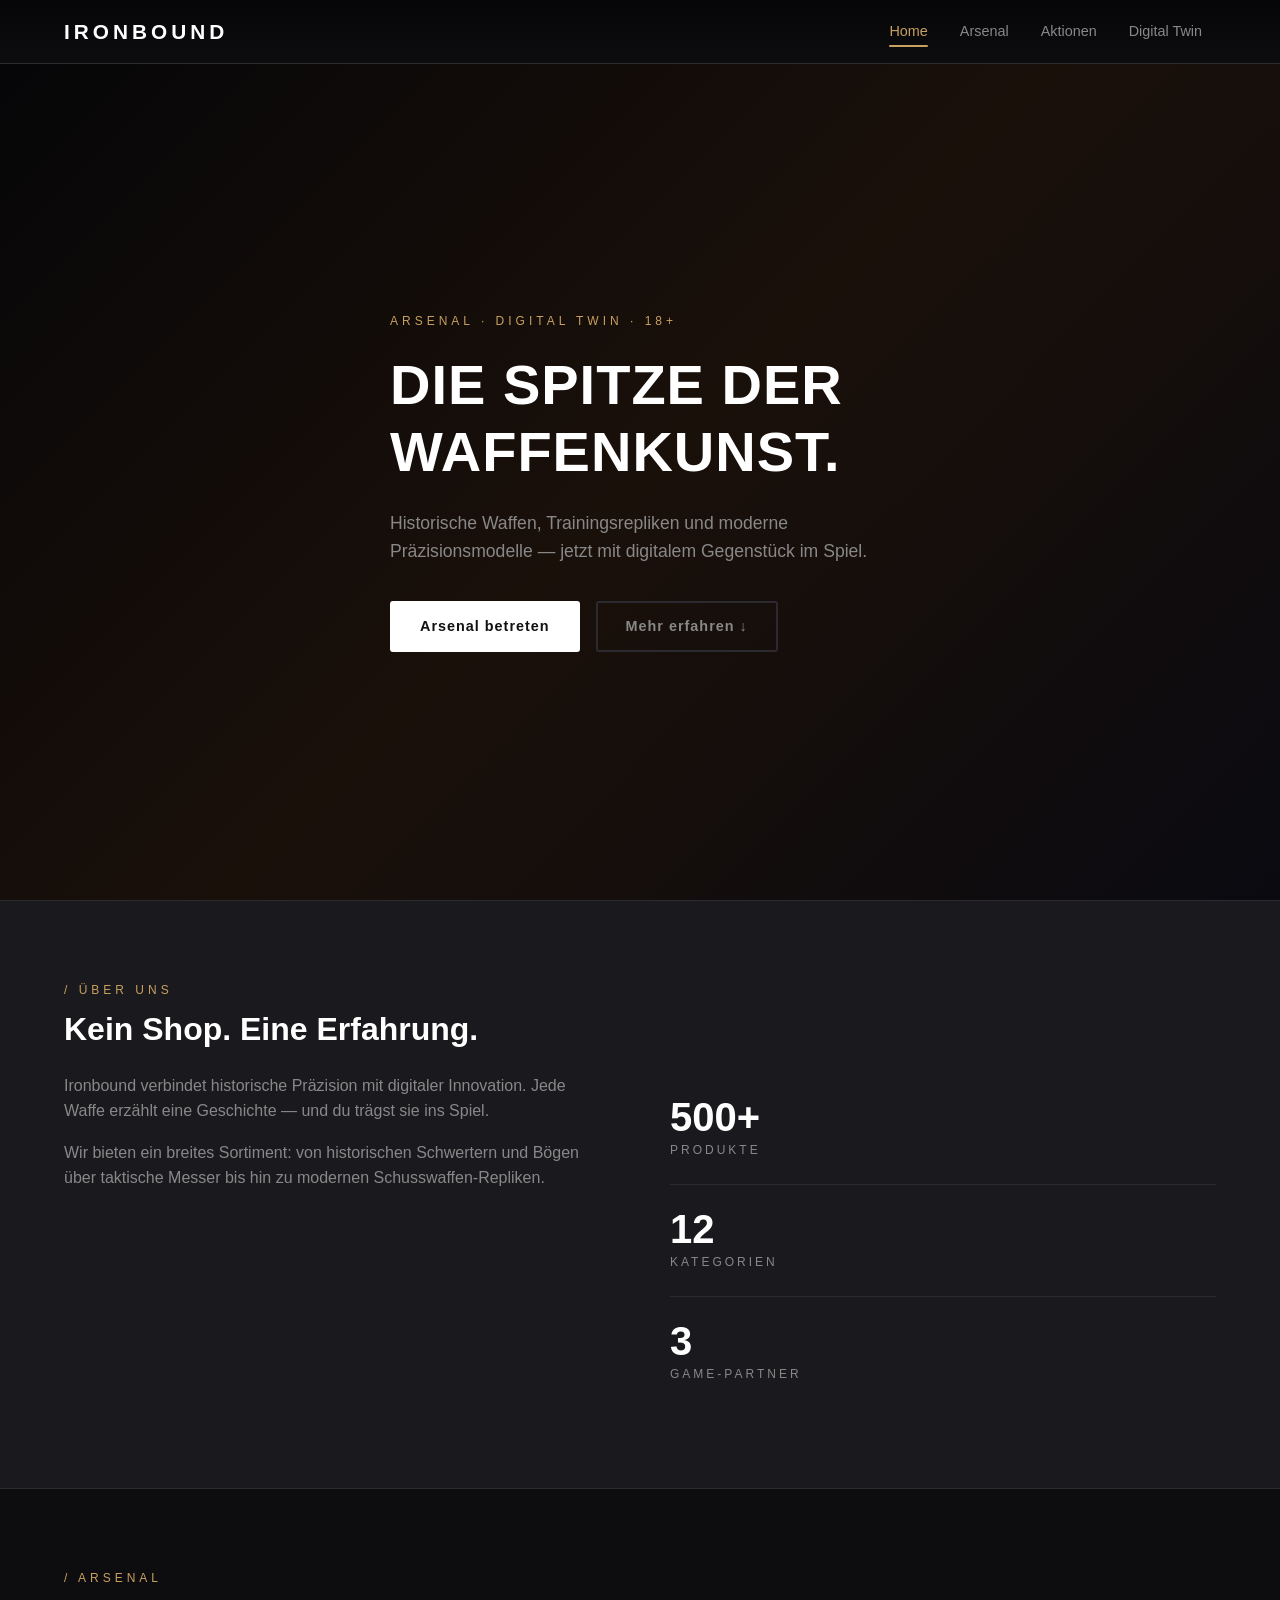
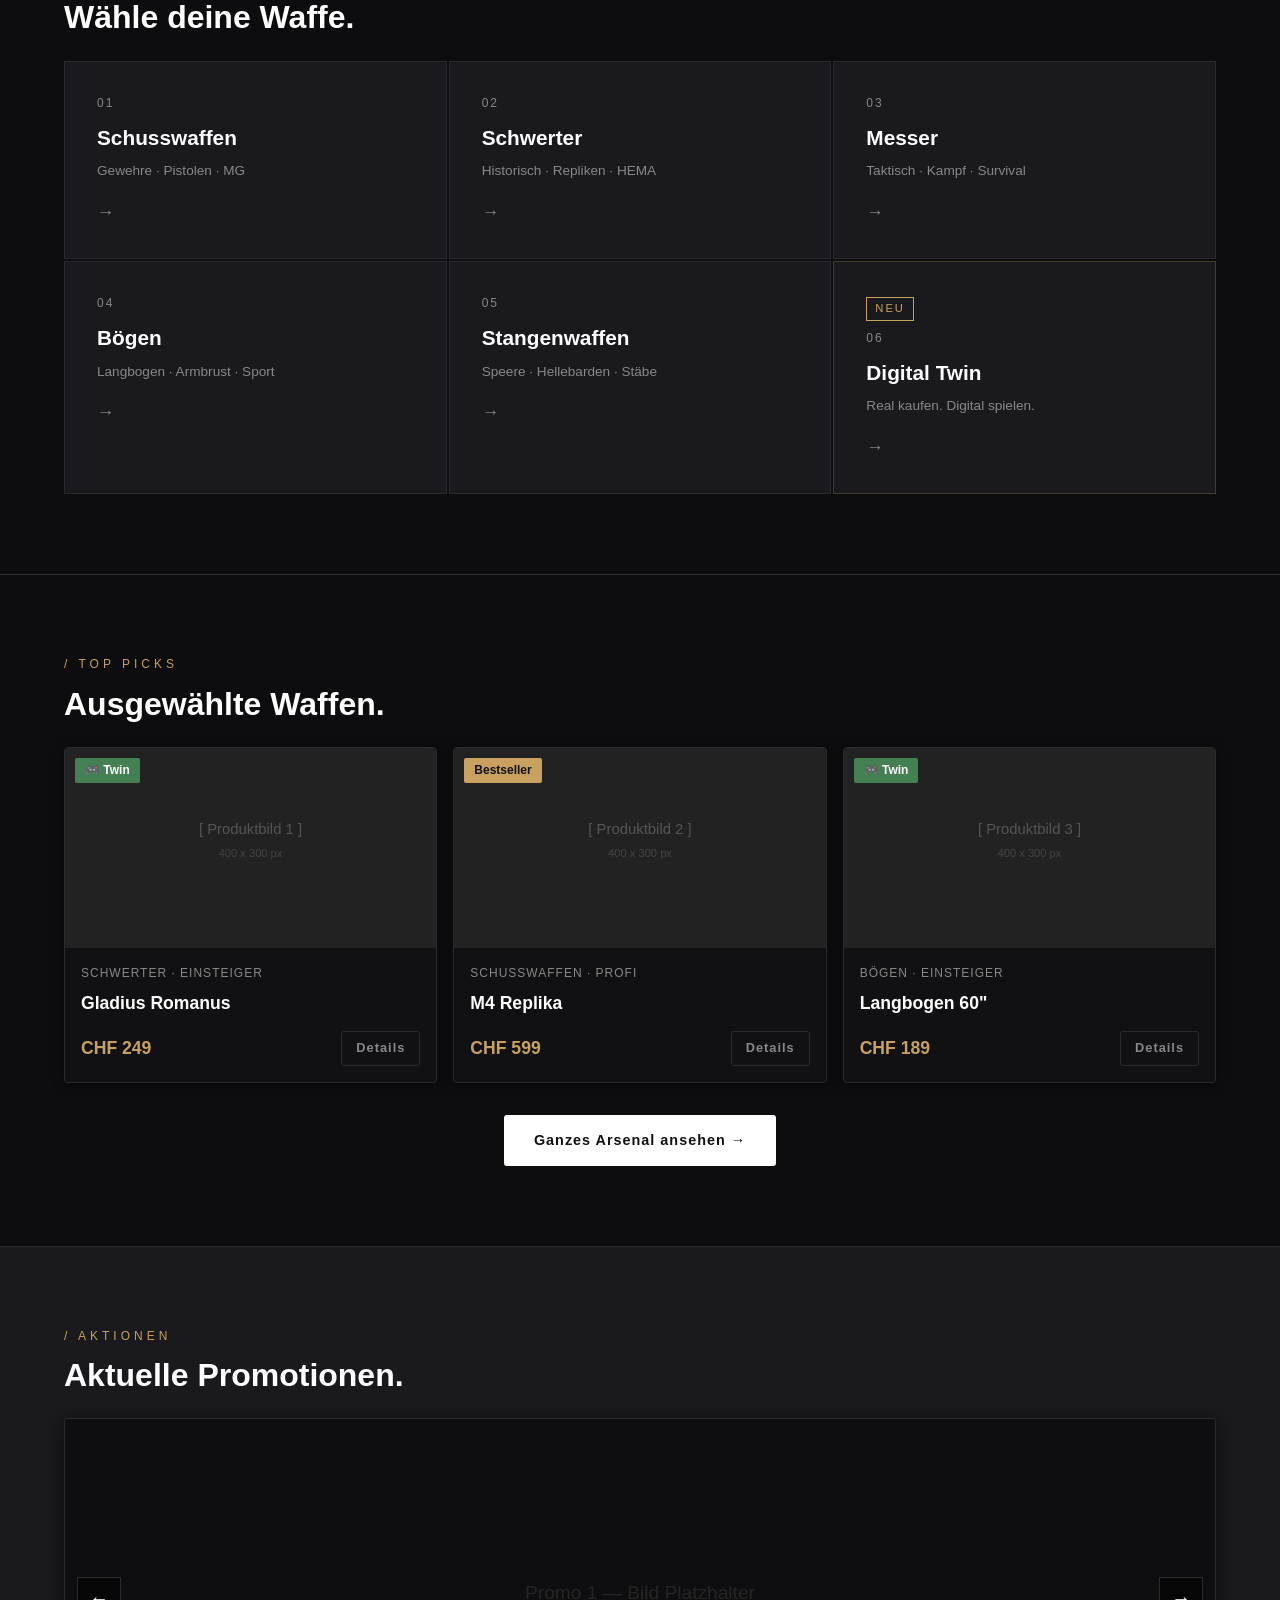
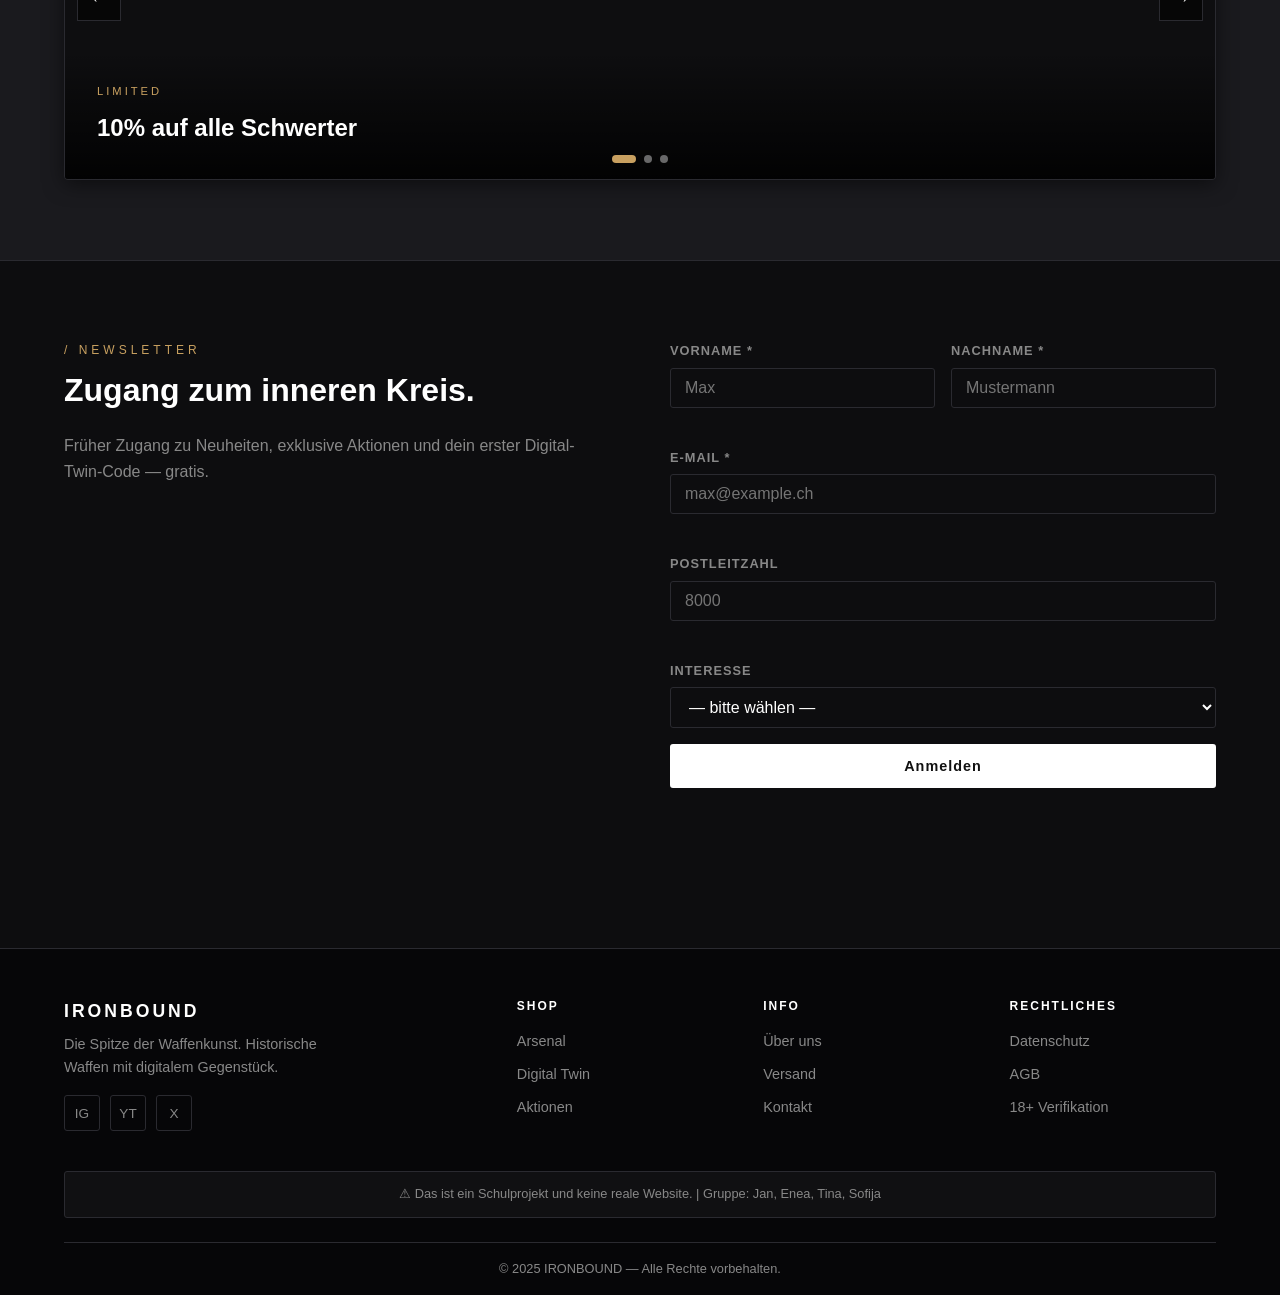
==== index.html @ 2c5bcb7d "Projektstruktur reorganisiert: CSS/JS/PHP in eigene Ordner, HTML-Dateien aktualisiert" ====
<!DOCTYPE html>
<html lang="de">

<head>
  <meta charset="UTF-8">
  <meta name="viewport" content="width=device-width, initial-scale=1.0">
  <title>IRONBOUND – Waffen-Shop</title>
  <link rel="stylesheet" href="css/common.css">
  <link rel="stylesheet" href="css/index.css">
</head>

<body>

  <!-- ============================================================
       HEADER — identisch auf allen Seiten (aus common.css)
  ============================================================ -->
  <header class="site-header" id="site-header">
    <div class="header-inner">

      <a href="index.html" class="logo">IRONBOUND</a>

      <nav class="nav-links" id="nav-links">
        <a href="index.html" class="nav-link aktiv">Home</a>
        <a href="shop.html" class="nav-link">Arsenal</a>
        <a href="promotion.html" class="nav-link">Aktionen</a>
        <a href="promotion.html#digital-twin" class="nav-link">Digital Twin</a>
      </nav>

      <button class="hamburger-btn" id="hamburger-btn">
        <span></span>
        <span></span>
        <span></span>
      </button>

    </div>
  </header>


  <!-- ============================================================
       HERO — CSS-Animation: Text blendet ein beim Laden
  ============================================================ -->
  <section class="hero">

    <!-- Hintergrundeffekt: Gradient (CSS-Anforderung) -->
    <div class="hero-bg"></div>

    <div class="hero-inhalt">

      <!-- Animations-Klasse: hero-eyebrow wird eingeblendet -->
      <p class="hero-eyebrow einblenden">ARSENAL · DIGITAL TWIN · 18+</p>

      <h1 class="hero-titel einblenden-verzoegert">
        Die Spitze der<br>Waffenkunst.
      </h1>

      <p class="hero-text einblenden-spaet">
        Historische Waffen, Trainingsrepliken und moderne Präzisionsmodelle —
        jetzt mit digitalem Gegenstück im Spiel.
      </p>

      <div class="hero-buttons einblenden-spaet">
        <a href="shop.html" class="btn btn-primary">Arsenal betreten</a>
        <a href="#sortiment" class="btn btn-ghost">Mehr erfahren ↓</a>
      </div>

    </div>

  </section>


  <!-- ============================================================
       ÜBER UNS
  ============================================================ -->
  <section class="ueber-uns" id="ueber-uns">
    <div class="container">

      <span class="abschnitt-label">/ Über uns</span>
      <h2>Kein Shop. Eine Erfahrung.</h2>

      <div class="zwei-spalten">

        <div class="spalte">
          <p>
            Ironbound verbindet historische Präzision mit digitaler Innovation.
            Jede Waffe erzählt eine Geschichte — und du trägst sie ins Spiel.
          </p>
          <p>
            Wir bieten ein breites Sortiment: von historischen Schwertern und
            Bögen über taktische Messer bis hin zu modernen Schusswaffen-Repliken.
          </p>
        </div>

        <div class="spalte statistiken">
          <div class="stat">
            <strong class="stat-zahl">500+</strong>
            <span class="stat-label">Produkte</span>
          </div>
          <div class="stat">
            <strong class="stat-zahl">12</strong>
            <span class="stat-label">Kategorien</span>
          </div>
          <div class="stat">
            <strong class="stat-zahl">3</strong>
            <span class="stat-label">Game-Partner</span>
          </div>
        </div>

      </div>

    </div>
  </section>


  <!-- ============================================================
       SORTIMENT / KATEGORIEN
  ============================================================ -->
  <section class="sortiment" id="sortiment">
    <div class="container">

      <span class="abschnitt-label">/ Arsenal</span>
      <h2>Wähle deine Waffe.</h2>

      <div class="kategorien-raster">

        <a href="shop.html?kat=schusswaffen" class="kategorie-kachel">
          <div class="kachel-nummer">01</div>
          <div class="kachel-name">Schusswaffen</div>
          <div class="kachel-sub">Gewehre · Pistolen · MG</div>
          <div class="kachel-pfeil">→</div>
        </a>

        <a href="shop.html?kat=schwerter" class="kategorie-kachel">
          <div class="kachel-nummer">02</div>
          <div class="kachel-name">Schwerter</div>
          <div class="kachel-sub">Historisch · Repliken · HEMA</div>
          <div class="kachel-pfeil">→</div>
        </a>

        <a href="shop.html?kat=messer" class="kategorie-kachel">
          <div class="kachel-nummer">03</div>
          <div class="kachel-name">Messer</div>
          <div class="kachel-sub">Taktisch · Kampf · Survival</div>
          <div class="kachel-pfeil">→</div>
        </a>

        <a href="shop.html?kat=bogen" class="kategorie-kachel">
          <div class="kachel-nummer">04</div>
          <div class="kachel-name">Bögen</div>
          <div class="kachel-sub">Langbogen · Armbrust · Sport</div>
          <div class="kachel-pfeil">→</div>
        </a>

        <a href="shop.html?kat=stangenwaffen" class="kategorie-kachel">
          <div class="kachel-nummer">05</div>
          <div class="kachel-name">Stangenwaffen</div>
          <div class="kachel-sub">Speere · Hellebarden · Stäbe</div>
          <div class="kachel-pfeil">→</div>
        </a>

        <a href="promotion.html#digital-twin" class="kategorie-kachel kachel-highlight">
          <div class="kachel-badge">NEU</div>
          <div class="kachel-nummer">06</div>
          <div class="kachel-name">Digital Twin</div>
          <div class="kachel-sub">Real kaufen. Digital spielen.</div>
          <div class="kachel-pfeil">→</div>
        </a>

      </div>

    </div>
  </section>


  <!-- ============================================================
       AUSGEWÄHLTE PRODUKTE
  ============================================================ -->
  <section class="produkte">
    <div class="container">

      <span class="abschnitt-label">/ Top Picks</span>
      <h2>Ausgewählte Waffen.</h2>

      <div class="produkt-raster">

        <div class="produktkarte">
          <div class="produkt-bild">
            <img src="img/prod1-placeholder.svg" alt="Gladius Romanus">
            <span class="digital-badge">🎮 Twin</span>
          </div>
          <div class="produkt-info">
            <div class="produkt-kategorie">Schwerter · Einsteiger</div>
            <div class="produkt-name">Gladius Romanus</div>
            <div class="produkt-fuss">
              <span class="produkt-preis">CHF 249</span>
              <a href="shop.html" class="btn btn-klein">Details</a>
            </div>
          </div>
        </div>

        <div class="produktkarte">
          <div class="produkt-bild">
            <img src="img/prod2-placeholder.svg" alt="M4 Replika">
            <span class="bestseller-badge">Bestseller</span>
          </div>
          <div class="produkt-info">
            <div class="produkt-kategorie">Schusswaffen · Profi</div>
            <div class="produkt-name">M4 Replika</div>
            <div class="produkt-fuss">
              <span class="produkt-preis">CHF 599</span>
              <a href="shop.html" class="btn btn-klein">Details</a>
            </div>
          </div>
        </div>

        <div class="produktkarte">
          <div class="produkt-bild">
            <img src="img/prod3-placeholder.svg" alt="Langbogen 60 Zoll">
            <span class="digital-badge">🎮 Twin</span>
          </div>
          <div class="produkt-info">
            <div class="produkt-kategorie">Bögen · Einsteiger</div>
            <div class="produkt-name">Langbogen 60"</div>
            <div class="produkt-fuss">
              <span class="produkt-preis">CHF 189</span>
              <a href="shop.html" class="btn btn-klein">Details</a>
            </div>
          </div>
        </div>

      </div>

      <div class="mehr-link">
        <a href="shop.html" class="btn btn-primary">Ganzes Arsenal ansehen →</a>
      </div>

    </div>
  </section>


  <!-- ============================================================
       PROMOTIONEN — Bild-Slider
  ============================================================ -->
  <section class="promotionen">
    <div class="container">

      <span class="abschnitt-label">/ Aktionen</span>
      <h2>Aktuelle Promotionen.</h2>

      <div class="slider">

        <div class="slide aktiv" id="slide-0">
          <img src="img/promo1-placeholder.svg" alt="Promo 1">
          <div class="slide-info">
            <span class="slide-tag">Limited</span>
            <div class="slide-titel">10% auf alle Schwerter</div>
          </div>
        </div>

        <div class="slide" id="slide-1">
          <img src="img/promo2-placeholder.svg" alt="Promo 2">
          <div class="slide-info">
            <span class="slide-tag">Digital</span>
            <div class="slide-titel">Code inklusive bei jedem Kauf</div>
          </div>
        </div>

        <div class="slide" id="slide-2">
          <img src="img/promo3-placeholder.svg" alt="Promo 3">
          <div class="slide-info">
            <span class="slide-tag">Neu</span>
            <div class="slide-titel">Präzisionsmodelle 2025</div>
          </div>
        </div>

        <button class="slider-pfeil slider-links" id="slider-zurueck">&#8592;</button>
        <button class="slider-pfeil slider-rechts" id="slider-weiter">&#8594;</button>

        <div class="slider-punkte">
          <button class="punkt aktiv" id="punkt-0"></button>
          <button class="punkt" id="punkt-1"></button>
          <button class="punkt" id="punkt-2"></button>
        </div>

      </div>

    </div>
  </section>


  <!-- ============================================================
       NEWSLETTER-FORMULAR
       - 5 Felder: Vorname, Nachname, E-Mail, PLZ, Interesse
       - Mindestens 3 Pflichtfelder
       - JS-Validierung
       - PHP sendet Daten an Datenbank
  ============================================================ -->
  <section class="newsletter" id="newsletter">
    <div class="container">

      <div class="zwei-spalten">

        <div class="spalte">
          <span class="abschnitt-label">/ Newsletter</span>
          <h2>Zugang zum inneren Kreis.</h2>
          <p>
            Früher Zugang zu Neuheiten, exklusive Aktionen und
            dein erster Digital-Twin-Code — gratis.
          </p>
        </div>

        <div class="spalte">
          <!-- novalidate: HTML5-Validierung AUS, wir machen JS-Validierung -->
          <!-- action: PHP-Datei die die Daten in die DB speichert -->
          <form id="newsletter-form" novalidate>

            <div class="form-zeile">

              <div class="form-gruppe">
                <label for="feld-vorname">Vorname *</label>
                <input type="text" id="feld-vorname" name="vorname" placeholder="Max">
                <span class="fehler-text" id="fehler-feld-vorname"></span>
              </div>

              <div class="form-gruppe">
                <label for="feld-nachname">Nachname *</label>
                <input type="text" id="feld-nachname" name="nachname" placeholder="Mustermann">
                <span class="fehler-text" id="fehler-feld-nachname"></span>
              </div>

            </div>

            <div class="form-gruppe">
              <label for="feld-email">E-Mail *</label>
              <input type="text" id="feld-email" name="email" placeholder="max@example.ch">
              <span class="fehler-text" id="fehler-feld-email"></span>
            </div>

            <!-- Zahlenfeld für PLZ (geeigneter Feldtyp laut Anforderung) -->
            <div class="form-gruppe">
              <label for="feld-plz">Postleitzahl</label>
              <input type="number" id="feld-plz" name="plz" placeholder="8000" min="1000" max="9999">
              <span class="fehler-text" id="fehler-feld-plz"></span>
            </div>

            <div class="form-gruppe">
              <label for="feld-interesse">Interesse</label>
              <select id="feld-interesse" name="interesse">
                <option value="">— bitte wählen —</option>
                <option value="schwerter">Schwerter</option>
                <option value="schusswaffen">Schusswaffen</option>
                <option value="bogen">Bögen</option>
                <option value="messer">Messer</option>
                <option value="digital">Digital Twin</option>
              </select>
            </div>

            <!-- Spinner: wird beim Senden angezeigt -->
            <div class="spinner-wrap" id="spinner-newsletter">
              <div class="spinner"></div>
              <p style="margin-top:8px;font-size:0.85rem;color:var(--farbe-text-grau)">Wird gespeichert…</p>
            </div>

            <button type="submit" class="btn btn-primary btn-voll">Anmelden</button>

            <!-- Erfolgsmeldung -->
            <div class="erfolg-meldung" id="erfolg-newsletter">
              ✔ Erfolgreich angemeldet! Schau in dein Postfach.
            </div>

            <!-- Fehlermeldung E-Mail bereits verwendet -->
            <div class="fehler-meldung-db" id="fehler-email-vorhanden">
              ✖ Diese E-Mail-Adresse ist bereits registriert.
            </div>

          </form>
        </div>

      </div>

    </div>
  </section>


  <!-- ============================================================
       FOOTER — identisch auf allen Seiten
  ============================================================ -->
  <footer class="site-footer">
    <div class="container">

      <div class="footer-raster">

        <!-- Logo + Beschreibung + Social Media -->
        <div class="footer-logo-bereich">
          <strong>IRONBOUND</strong>
          <p>Die Spitze der Waffenkunst. Historische Waffen mit digitalem Gegenstück.</p>
          <div class="social-links">
            <a href="#" class="social-link" title="Instagram">IG</a>
            <a href="#" class="social-link" title="YouTube">YT</a>
            <a href="#" class="social-link" title="X / Twitter">X</a>
          </div>
        </div>

        <div class="footer-spalte">
          <strong>Shop</strong>
          <a href="shop.html">Arsenal</a>
          <a href="shop.html?kat=digital">Digital Twin</a>
          <a href="promotion.html">Aktionen</a>
        </div>

        <div class="footer-spalte">
          <strong>Info</strong>
          <a href="#">Über uns</a>
          <a href="#">Versand</a>
          <a href="#">Kontakt</a>
        </div>

        <div class="footer-spalte">
          <strong>Rechtliches</strong>
          <a href="#">Datenschutz</a>
          <a href="#">AGB</a>
          <a href="#">18+ Verifikation</a>
        </div>

      </div>

      <!-- Disclaimer: Pflichtangabe laut Anforderung -->
      <p class="footer-disclaimer">
        ⚠ Das ist ein Schulprojekt und keine reale Website. | Gruppe: Jan, Enea, Tina, Sofija
      </p>

      <p class="footer-copyright">
        © 2025 IRONBOUND — Alle Rechte vorbehalten.
      </p>

    </div>
  </footer>


  <!-- JS am Ende: erst laden wenn HTML vollständig ist -->
  <script src="js/common.js"></script>
  <script src="js/slider.js"></script>
  <script src="js/formular-newsletter.js"></script>

</body>
</html>
---- css/common.css ----
/* ============================================================
   common.css — IRONBOUND
   Gemeinsame Styles für ALLE Seiten:
   Header, Navigation, Footer, Buttons, Container, Reset
   ============================================================ */


/* ── CSS-VARIABLEN ─────────────────────────────────────────────
   Alle Farben und Grössen zentral definiert.
   Änderung hier = Änderung auf allen Seiten.
   ─────────────────────────────────────────────────────────── */
:root {
  --farbe-hintergrund: #0d0d0f;
  --farbe-dunkel:      #1a1a1e;
  --farbe-karte:       #111114;
  --farbe-rahmen:      #2a2a30;
  --farbe-text:        #e8e8e8;
  --farbe-text-grau:   #888888;
  --farbe-gold:        #c8a060;
  --farbe-gold-hell:   #e0b878;
  --farbe-weiss:       #ffffff;
  --farbe-fehler:      #cc4444;
  --farbe-erfolg:      #4a8a5a;
  --nav-hoehe:         64px;
  --schatten:          0 4px 20px rgba(0, 0, 0, 0.5);
  --schatten-karte:    0 2px 12px rgba(0, 0, 0, 0.4);
}


/* ── RESET ─────────────────────────────────────────────────────
   Browser-Standardabstände entfernen.
   ─────────────────────────────────────────────────────────── */
* {
  box-sizing: border-box;
  margin: 0;
  padding: 0;
}

html {
  scroll-behavior: smooth;
}

body {
  font-family: 'Segoe UI', Arial, sans-serif;
  background-color: var(--farbe-hintergrund);
  color: var(--farbe-text);
  font-size: 16px;
  line-height: 1.6;
  /* Platz für fixierten Header */
  padding-top: var(--nav-hoehe);
}

img {
  max-width: 100%;
  height: auto;
  display: block;
}

a {
  text-decoration: none;
  color: inherit;
}

h1, h2, h3 {
  line-height: 1.2;
  color: var(--farbe-weiss);
}

h2 {
  font-size: 2rem;
  margin-bottom: 1.5rem;
}

h3 {
  font-size: 1.3rem;
  margin-bottom: 1rem;
}


/* ── CONTAINER ─────────────────────────────────────────────────
   Begrenzt Breite, zentriert Inhalt auf allen Seiten.
   ─────────────────────────────────────────────────────────── */
.container {
  max-width: 1200px;
  margin: 0 auto;
  padding: 0 24px;
}


/* ── ABSCHNITT-LABEL ────────────────────────────────────────── */
.abschnitt-label {
  display: block;
  font-size: 0.75rem;
  letter-spacing: 4px;
  color: var(--farbe-gold);
  margin-bottom: 10px;
  text-transform: uppercase;
}


/* ── BUTTONS ───────────────────────────────────────────────────
   Hover-Effekte: Hintergrundfarbe ändert sich bei Hover.
   ─────────────────────────────────────────────────────────── */
.btn {
  display: inline-block;
  padding: 12px 28px;
  font-size: 0.9rem;
  font-weight: 600;
  letter-spacing: 1px;
  cursor: pointer;
  border: 2px solid transparent;
  border-radius: 3px;
  /* Übergang: sanfte Farbänderung beim Hover */
  transition: background-color 0.2s, color 0.2s, border-color 0.2s, transform 0.2s;
}

/* Primär-Button: weiss gefüllt */
.btn-primary {
  background-color: var(--farbe-weiss);
  color: #111;
  border-color: var(--farbe-weiss);
}

/* Hover-Effekt: Farbe wechselt zu Gold */
.btn-primary:hover {
  background-color: var(--farbe-gold);
  border-color: var(--farbe-gold);
  color: #111;
  transform: translateY(-2px);
}

/* Ghost-Button: nur Rahmen */
.btn-ghost {
  background-color: transparent;
  color: var(--farbe-text-grau);
  border-color: var(--farbe-rahmen);
}

.btn-ghost:hover {
  border-color: var(--farbe-gold);
  color: var(--farbe-gold);
}

/* Kleiner Button */
.btn-klein {
  display: inline-block;
  padding: 6px 14px;
  font-size: 0.8rem;
  font-weight: 600;
  background-color: transparent;
  color: var(--farbe-text-grau);
  border: 1px solid var(--farbe-rahmen);
  border-radius: 3px;
  cursor: pointer;
  transition: background-color 0.2s, color 0.2s;
}

.btn-klein:hover {
  background-color: var(--farbe-weiss);
  color: #111;
}

/* Volle Breite */
.btn-voll {
  width: 100%;
  text-align: center;
}


/* ══════════════════════════════════════════════════════════════
   HEADER / NAVIGATION
   ══════════════════════════════════════════════════════════════ */

.site-header {
  position: fixed;
  top: 0;
  left: 0;
  right: 0;
  height: var(--nav-hoehe);
  /* Hintergrundeffekt: Gradient */
  background: linear-gradient(to bottom, rgba(6,6,8,0.98) 0%, rgba(13,13,15,0.95) 100%);
  border-bottom: 1px solid var(--farbe-rahmen);
  z-index: 100;
  /* Übergang wenn .gescrollt Klasse hinzukommt */
  transition: box-shadow 0.3s;
}

/* Rahmeneffekt: Schatten beim Scrollen */
.site-header.gescrollt {
  box-shadow: var(--schatten);
}

.header-inner {
  max-width: 1200px;
  margin: 0 auto;
  padding: 0 24px;
  height: 100%;
  display: flex;
  align-items: center;
  justify-content: space-between;
}

/* Logo */
.logo {
  font-size: 1.3rem;
  font-weight: 900;
  letter-spacing: 4px;
  color: var(--farbe-weiss);
  text-transform: uppercase;
  /* Hover-Effekt: Logo leuchtet gold */
  transition: color 0.2s;
}

.logo:hover {
  color: var(--farbe-gold);
}

/* Navigation-Links */
.nav-links {
  display: flex;
  gap: 4px;
  align-items: center;
}

.nav-link {
  color: var(--farbe-text-grau);
  font-size: 0.9rem;
  font-weight: 500;
  padding: 8px 14px;
  border-radius: 3px;
  position: relative;
  /* Übergang für Hover-Effekt */
  transition: color 0.2s, background-color 0.2s;
}

/* Hover-Effekt: Hintergrundfarbe und Textfarbe */
.nav-link:hover {
  color: var(--farbe-weiss);
  background-color: rgba(255, 255, 255, 0.06);
}

/* Aktiver Link: andere Farbe + Unterstrich */
.nav-link.aktiv {
  color: var(--farbe-gold);
}

/* Unterstrich für aktiven Link mit CSS ::after */
.nav-link.aktiv::after {
  content: '';
  position: absolute;
  bottom: 4px;
  left: 14px;
  right: 14px;
  height: 2px;
  background-color: var(--farbe-gold);
  border-radius: 1px;
}

/* Hamburger-Button: standardmässig versteckt */
.hamburger-btn {
  display: none;
  flex-direction: column;
  gap: 5px;
  background: none;
  border: none;
  cursor: pointer;
  padding: 6px;
}

.hamburger-btn span {
  display: block;
  width: 22px;
  height: 2px;
  background-color: var(--farbe-weiss);
  border-radius: 2px;
  transition: transform 0.3s, opacity 0.3s;
}

/* X-Animation wenn offen */
.hamburger-btn.offen span:nth-child(1) {
  transform: translateY(7px) rotate(45deg);
}

.hamburger-btn.offen span:nth-child(2) {
  opacity: 0;
}

.hamburger-btn.offen span:nth-child(3) {
  transform: translateY(-7px) rotate(-45deg);
}


/* ══════════════════════════════════════════════════════════════
   FOOTER
   ══════════════════════════════════════════════════════════════ */

.site-footer {
  background-color: #060608;
  border-top: 1px solid var(--farbe-rahmen);
  padding: 48px 0 0;
  margin-top: 80px;
}

.footer-raster {
  display: grid;
  grid-template-columns: 2fr 1fr 1fr 1fr;
  gap: 40px;
  margin-bottom: 40px;
}

/* Footer-Logo */
.footer-logo-bereich strong {
  display: block;
  font-size: 1.1rem;
  letter-spacing: 3px;
  color: var(--farbe-weiss);
  margin-bottom: 8px;
}

.footer-logo-bereich p {
  font-size: 0.9rem;
  color: var(--farbe-text-grau);
  margin-bottom: 16px;
  max-width: 260px;
}

/* Social Media Links */
.social-links {
  display: flex;
  gap: 10px;
}

.social-link {
  display: flex;
  align-items: center;
  justify-content: center;
  width: 36px;
  height: 36px;
  border: 1px solid var(--farbe-rahmen);
  border-radius: 3px;
  color: var(--farbe-text-grau);
  font-size: 0.85rem;
  /* Hover-Effekt: Border und Farbe */
  transition: border-color 0.2s, color 0.2s;
}

.social-link:hover {
  border-color: var(--farbe-gold);
  color: var(--farbe-gold);
}

/* Footer-Spalten */
.footer-spalte {
  display: flex;
  flex-direction: column;
  gap: 10px;
}

.footer-spalte strong {
  color: var(--farbe-weiss);
  font-size: 0.75rem;
  letter-spacing: 2px;
  text-transform: uppercase;
  margin-bottom: 4px;
}

.footer-spalte a {
  color: var(--farbe-text-grau);
  font-size: 0.9rem;
  /* Hover-Effekt: Farbe */
  transition: color 0.2s;
}

.footer-spalte a:hover {
  color: var(--farbe-gold);
}

/* Disclaimer: pflichtgemäss nach Anforderung */
.footer-disclaimer {
  background-color: rgba(255, 255, 255, 0.04);
  border: 1px solid var(--farbe-rahmen);
  border-radius: 3px;
  padding: 12px 16px;
  text-align: center;
  font-size: 0.8rem;
  color: var(--farbe-text-grau);
  margin-bottom: 0;
}

/* Copyright-Zeile ganz unten */
.footer-copyright {
  text-align: center;
  font-size: 0.8rem;
  color: var(--farbe-text-grau);
  border-top: 1px solid var(--farbe-rahmen);
  padding: 16px 24px;
  margin-top: 24px;
}


/* ══════════════════════════════════════════════════════════════
   FORMULAR — GEMEINSAM (auch auf promotion.html)
   ══════════════════════════════════════════════════════════════ */

.form-gruppe {
  display: flex;
  flex-direction: column;
  gap: 6px;
  margin-bottom: 16px;
}

.form-gruppe label {
  font-size: 0.8rem;
  font-weight: 600;
  letter-spacing: 1px;
  color: var(--farbe-text-grau);
  text-transform: uppercase;
}

.form-gruppe input[type="text"],
.form-gruppe input[type="email"],
.form-gruppe input[type="number"],
.form-gruppe input[type="tel"],
.form-gruppe select,
.form-gruppe textarea {
  background-color: var(--farbe-hintergrund);
  border: 1px solid var(--farbe-rahmen);
  border-radius: 3px;
  color: var(--farbe-weiss);
  font-size: 1rem;
  padding: 10px 14px;
  width: 100%;
  outline: none;
  font-family: inherit;
  /* Übergang für Fokus-Effekt */
  transition: border-color 0.2s, box-shadow 0.2s;
}

/* Fokus-Effekt: goldener Rahmen + leichter Schatten */
.form-gruppe input:focus,
.form-gruppe select:focus,
.form-gruppe textarea:focus {
  border-color: var(--farbe-gold);
  box-shadow: 0 0 0 3px rgba(200, 160, 96, 0.15);
}

.form-gruppe textarea {
  resize: vertical;
  min-height: 80px;
}

/* Fehlerfeld: roter Rahmen */
.form-gruppe input.feld-fehler,
.form-gruppe select.feld-fehler,
.form-gruppe textarea.feld-fehler {
  border-color: var(--farbe-fehler);
}

/* Korrektes Feld: grüner Rahmen */
.form-gruppe input.feld-ok,
.form-gruppe select.feld-ok,
.form-gruppe textarea.feld-ok {
  border-color: var(--farbe-erfolg);
}

.fehler-text {
  font-size: 0.8rem;
  color: var(--farbe-fehler);
  min-height: 18px;
  display: block;
}

/* Erfolgsmeldung: standardmässig versteckt */
.erfolg-meldung {
  display: none;
  margin-top: 16px;
  padding: 12px 16px;
  background-color: rgba(74, 138, 90, 0.15);
  border: 1px solid var(--farbe-erfolg);
  border-radius: 3px;
  color: #7ec892;
  font-size: 0.9rem;
}

/* Spinner: standardmässig versteckt */
.spinner-wrap {
  display: none;
  text-align: center;
  padding: 16px 0;
}

.spinner {
  display: inline-block;
  width: 32px;
  height: 32px;
  border: 3px solid var(--farbe-rahmen);
  border-top: 3px solid var(--farbe-gold);
  border-radius: 50%;
  /* CSS-Animation: Rotation */
  animation: drehen 0.8s linear infinite;
}

@keyframes drehen {
  from { transform: rotate(0deg); }
  to   { transform: rotate(360deg); }
}

.form-gruppe select option {
  background-color: var(--farbe-dunkel);
}


/* ══════════════════════════════════════════════════════════════
   RESPONSIVE NAVIGATION
   ══════════════════════════════════════════════════════════════ */

@media (max-width: 900px) {

  /* Desktop-Nav verstecken */
  .nav-links {
    display: none;
  }

  /* Mobile-Nav: ausgeklappt als Dropdown */
  .nav-links.offen {
    display: flex;
    flex-direction: column;
    position: fixed;
    top: var(--nav-hoehe);
    left: 0;
    right: 0;
    background-color: rgba(6, 6, 8, 0.98);
    padding: 16px 24px 24px;
    border-bottom: 1px solid var(--farbe-rahmen);
    z-index: 99;
    box-shadow: var(--schatten);
  }

  /* Hamburger sichtbar */
  .hamburger-btn {
    display: flex;
  }

  /* Footer: 2 Spalten */
  .footer-raster {
    grid-template-columns: 1fr 1fr;
  }

}

@media (max-width: 600px) {

  /* Footer: 1 Spalte */
  .footer-raster {
    grid-template-columns: 1fr;
  }

}
---- css/index.css ----
/* ============================================================
   index.css — IRONBOUND Startseite
   Seiten-spezifische Styles für index.html
   ============================================================ */


/* ── HERO ──────────────────────────────────────────────────────
   Vollbild, Hintergrundeffekt: Gradient (CSS-Anforderung)
   ─────────────────────────────────────────────────────────── */
.hero {
  position: relative;
  min-height: calc(100vh - var(--nav-hoehe));
  display: flex;
  align-items: center;
  overflow: hidden;
}

/* Hintergrundeffekt: Gradient (CSS-Anforderung) */
.hero-bg {
  position: absolute;
  top: 0;
  left: 0;
  right: 0;
  bottom: 0;
  background: linear-gradient(135deg, #060608 0%, #1a100a 50%, #0a0a10 100%);
}

.hero-inhalt {
  position: relative;
  z-index: 1;
  max-width: 1200px;
  margin: 0 auto;
  padding: 80px 24px;
}

.hero-eyebrow {
  font-size: 0.75rem;
  letter-spacing: 4px;
  color: var(--farbe-gold);
  margin-bottom: 20px;
  text-transform: uppercase;
}

.hero-titel {
  font-size: 3.5rem;
  font-weight: 900;
  color: var(--farbe-weiss);
  margin-bottom: 24px;
  max-width: 700px;
  text-transform: uppercase;
  letter-spacing: 1px;
}

.hero-text {
  font-size: 1.1rem;
  color: var(--farbe-text-grau);
  max-width: 500px;
  margin-bottom: 36px;
}

.hero-buttons {
  display: flex;
  gap: 16px;
  flex-wrap: wrap;
}


/* ── CSS-ANIMATIONEN (Anforderung: Text-Animation) ─────────────
   Hero-Elemente blenden nacheinander ein.
   ─────────────────────────────────────────────────────────── */

/* Keyframes: von unten + transparent nach normal */
@keyframes einblenden {
  from {
    opacity: 0;
    transform: translateY(24px);
  }
  to {
    opacity: 1;
    transform: translateY(0);
  }
}

.einblenden {
  animation: einblenden 0.8s ease forwards;
}

.einblenden-verzoegert {
  opacity: 0;
  animation: einblenden 0.8s ease 0.3s forwards;
}

.einblenden-spaet {
  opacity: 0;
  animation: einblenden 0.8s ease 0.6s forwards;
}


/* ── ÜBER UNS ──────────────────────────────────────────────────
   ─────────────────────────────────────────────────────────── */
.ueber-uns {
  padding: 80px 0;
  border-top: 1px solid var(--farbe-rahmen);
  background-color: var(--farbe-dunkel);
}

.zwei-spalten {
  display: flex;
  gap: 60px;
  align-items: flex-start;
}

.spalte {
  flex: 1;
}

.spalte p {
  color: var(--farbe-text-grau);
  margin-bottom: 16px;
}

.statistiken {
  display: flex;
  flex-direction: column;
}

.stat {
  display: flex;
  flex-direction: column;
  gap: 4px;
  padding: 24px 0;
  border-bottom: 1px solid var(--farbe-rahmen);
}

.stat:last-child {
  border-bottom: none;
}

.stat-zahl {
  font-size: 2.5rem;
  font-weight: 900;
  color: var(--farbe-weiss);
  line-height: 1;
}

.stat-label {
  font-size: 0.75rem;
  letter-spacing: 3px;
  color: var(--farbe-text-grau);
  text-transform: uppercase;
}


/* ── SORTIMENT / KATEGORIEN ────────────────────────────────────
   CSS Grid: 3 Spalten
   ─────────────────────────────────────────────────────────── */
.sortiment {
  padding: 80px 0;
  border-top: 1px solid var(--farbe-rahmen);
}

.kategorien-raster {
  display: grid;
  grid-template-columns: repeat(3, 1fr);
  gap: 2px;
}

.kategorie-kachel {
  display: block;
  background-color: var(--farbe-dunkel);
  border: 1px solid var(--farbe-rahmen);
  padding: 32px;
  position: relative;
  /* Übergang für Hover-Effekte */
  transition: border-color 0.2s, background-color 0.2s;
}

/* Hover-Effekt: Rahmen leuchtet gold */
.kategorie-kachel:hover {
  border-color: var(--farbe-gold);
  background-color: rgba(200, 160, 96, 0.05);
}

/* Hover-Effekt: Pfeil bewegt sich */
.kategorie-kachel:hover .kachel-pfeil {
  transform: translateX(8px);
  color: var(--farbe-gold);
}

.kachel-badge {
  display: inline-block;
  font-size: 0.7rem;
  letter-spacing: 2px;
  color: var(--farbe-gold);
  border: 1px solid var(--farbe-gold);
  padding: 2px 8px;
  margin-bottom: 8px;
  text-transform: uppercase;
}

.kachel-nummer {
  font-size: 0.75rem;
  color: var(--farbe-text-grau);
  letter-spacing: 2px;
  margin-bottom: 8px;
}

.kachel-name {
  font-size: 1.3rem;
  font-weight: 700;
  color: var(--farbe-weiss);
  margin-bottom: 6px;
}

.kachel-sub {
  font-size: 0.85rem;
  color: var(--farbe-text-grau);
  margin-bottom: 16px;
}

.kachel-pfeil {
  font-size: 1.1rem;
  color: var(--farbe-text-grau);
  transition: transform 0.2s, color 0.2s;
}

.kachel-highlight {
  border-color: rgba(200, 160, 96, 0.25);
}


/* ── PRODUKTE ──────────────────────────────────────────────────
   ─────────────────────────────────────────────────────────── */
.produkte {
  padding: 80px 0;
  border-top: 1px solid var(--farbe-rahmen);
}

.produkt-raster {
  display: grid;
  grid-template-columns: repeat(3, 1fr);
  gap: 16px;
  margin-bottom: 32px;
}

.produktkarte {
  background-color: var(--farbe-karte);
  border: 1px solid var(--farbe-rahmen);
  border-radius: 4px;
  overflow: hidden;
  /* Rahmeneffekt: Schatten (CSS-Anforderung) */
  box-shadow: var(--schatten-karte);
  transition: border-color 0.2s, box-shadow 0.2s, transform 0.2s;
}

/* Hover-Effekt: Karte hebt sich */
.produktkarte:hover {
  border-color: var(--farbe-gold);
  box-shadow: 0 8px 32px rgba(200, 160, 96, 0.15);
  transform: translateY(-4px);
}

.produkt-bild {
  position: relative;
  background-color: var(--farbe-dunkel);
  overflow: hidden;
}

.produkt-bild img {
  width: 100%;
  height: 200px;
  object-fit: cover;
  transition: transform 0.4s;
}

/* Hover-Effekt: Bild-Zoom */
.produktkarte:hover .produkt-bild img {
  transform: scale(1.05);
}

.digital-badge,
.bestseller-badge {
  position: absolute;
  top: 10px;
  left: 10px;
  font-size: 0.75rem;
  padding: 3px 10px;
  font-weight: 600;
  border-radius: 2px;
}

.digital-badge {
  background-color: rgba(74, 138, 90, 0.9);
  color: #fff;
}

.bestseller-badge {
  background-color: var(--farbe-gold);
  color: #111;
}

.produkt-info {
  padding: 16px;
}

.produkt-kategorie {
  font-size: 0.75rem;
  color: var(--farbe-text-grau);
  letter-spacing: 1px;
  margin-bottom: 6px;
  text-transform: uppercase;
}

.produkt-name {
  font-size: 1.1rem;
  font-weight: 700;
  color: var(--farbe-weiss);
  margin-bottom: 14px;
}

.produkt-fuss {
  display: flex;
  justify-content: space-between;
  align-items: center;
}

.produkt-preis {
  font-size: 1.1rem;
  font-weight: 700;
  color: var(--farbe-gold);
}

.mehr-link {
  text-align: center;
}


/* ── PROMOTIONEN / SLIDER ──────────────────────────────────────
   ─────────────────────────────────────────────────────────── */
.promotionen {
  padding: 80px 0;
  border-top: 1px solid var(--farbe-rahmen);
  background-color: var(--farbe-dunkel);
}

.slider {
  position: relative;
  border: 1px solid var(--farbe-rahmen);
  overflow: hidden;
  border-radius: 4px;
  /* Rahmeneffekt: Schatten */
  box-shadow: var(--schatten);
}

.slide {
  display: none;
  position: relative;
}

.slide.aktiv {
  display: block;
}

.slide img {
  width: 100%;
  height: 360px;
  object-fit: cover;
  filter: brightness(0.55);
}

.slide-info {
  position: absolute;
  bottom: 0;
  left: 0;
  right: 0;
  padding: 32px;
  /* Hintergrundeffekt: Gradient (CSS-Anforderung) */
  background: linear-gradient(transparent, rgba(0, 0, 0, 0.85));
}

.slide-tag {
  font-size: 0.7rem;
  letter-spacing: 3px;
  color: var(--farbe-gold);
  display: block;
  margin-bottom: 8px;
  text-transform: uppercase;
}

.slide-titel {
  font-size: 1.5rem;
  font-weight: 700;
  color: var(--farbe-weiss);
}

.slider-pfeil {
  position: absolute;
  top: 50%;
  transform: translateY(-50%);
  width: 44px;
  height: 44px;
  background-color: rgba(0, 0, 0, 0.6);
  border: 1px solid var(--farbe-rahmen);
  color: var(--farbe-weiss);
  font-size: 1.2rem;
  cursor: pointer;
  transition: background-color 0.2s, border-color 0.2s;
  display: flex;
  align-items: center;
  justify-content: center;
}

.slider-pfeil:hover {
  background-color: var(--farbe-gold);
  border-color: var(--farbe-gold);
  color: #111;
}

.slider-links { left: 12px; }
.slider-rechts { right: 12px; }

.slider-punkte {
  position: absolute;
  bottom: 16px;
  left: 50%;
  transform: translateX(-50%);
  display: flex;
  gap: 8px;
}

.punkt {
  width: 8px;
  height: 8px;
  border-radius: 50%;
  background-color: rgba(255, 255, 255, 0.4);
  border: none;
  cursor: pointer;
  padding: 0;
  transition: background-color 0.2s, width 0.3s;
}

.punkt.aktiv {
  background-color: var(--farbe-gold);
  width: 24px;
  border-radius: 4px;
}


/* ── NEWSLETTER ────────────────────────────────────────────────
   ─────────────────────────────────────────────────────────── */
.newsletter {
  padding: 80px 0;
  border-top: 1px solid var(--farbe-rahmen);
}

.form-zeile {
  display: grid;
  grid-template-columns: 1fr 1fr;
  gap: 16px;
}

/* Fehlermeldung DB (E-Mail bereits verwendet) */
.fehler-meldung-db {
  display: none;
  margin-top: 12px;
  padding: 12px 16px;
  background-color: rgba(204, 68, 68, 0.12);
  border: 1px solid var(--farbe-fehler);
  border-radius: 3px;
  color: #e07070;
  font-size: 0.9rem;
}


/* ── RESPONSIVE ────────────────────────────────────────────────
   ─────────────────────────────────────────────────────────── */
@media (max-width: 900px) {

  .hero-titel {
    font-size: 2.5rem;
  }

  .zwei-spalten {
    flex-direction: column;
    gap: 40px;
  }

  .kategorien-raster {
    grid-template-columns: repeat(2, 1fr);
  }

  .produkt-raster {
    grid-template-columns: repeat(2, 1fr);
  }

}

@media (max-width: 600px) {

  .hero-titel {
    font-size: 2rem;
  }

  .hero-buttons {
    flex-direction: column;
  }

  .kategorien-raster {
    grid-template-columns: 1fr;
  }

  .produkt-raster {
    grid-template-columns: 1fr;
  }

  .form-zeile {
    grid-template-columns: 1fr;
  }

}
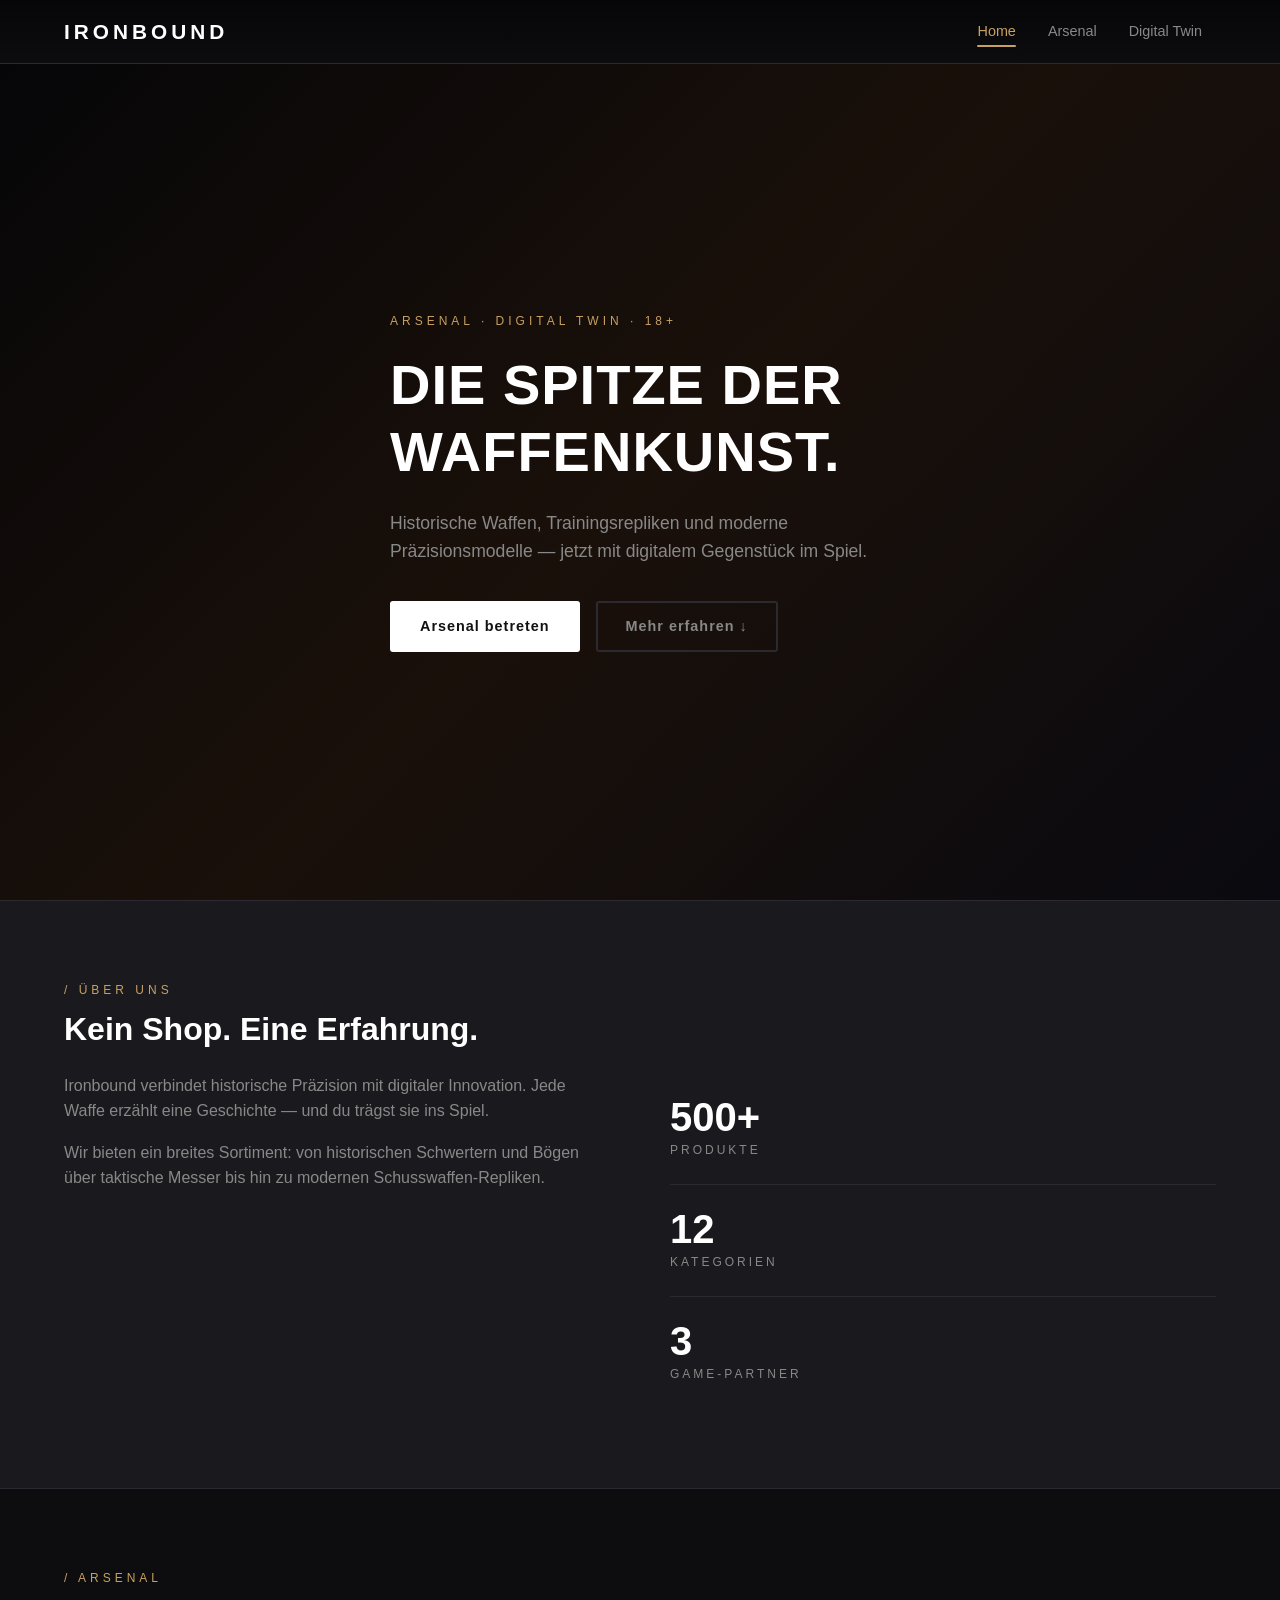
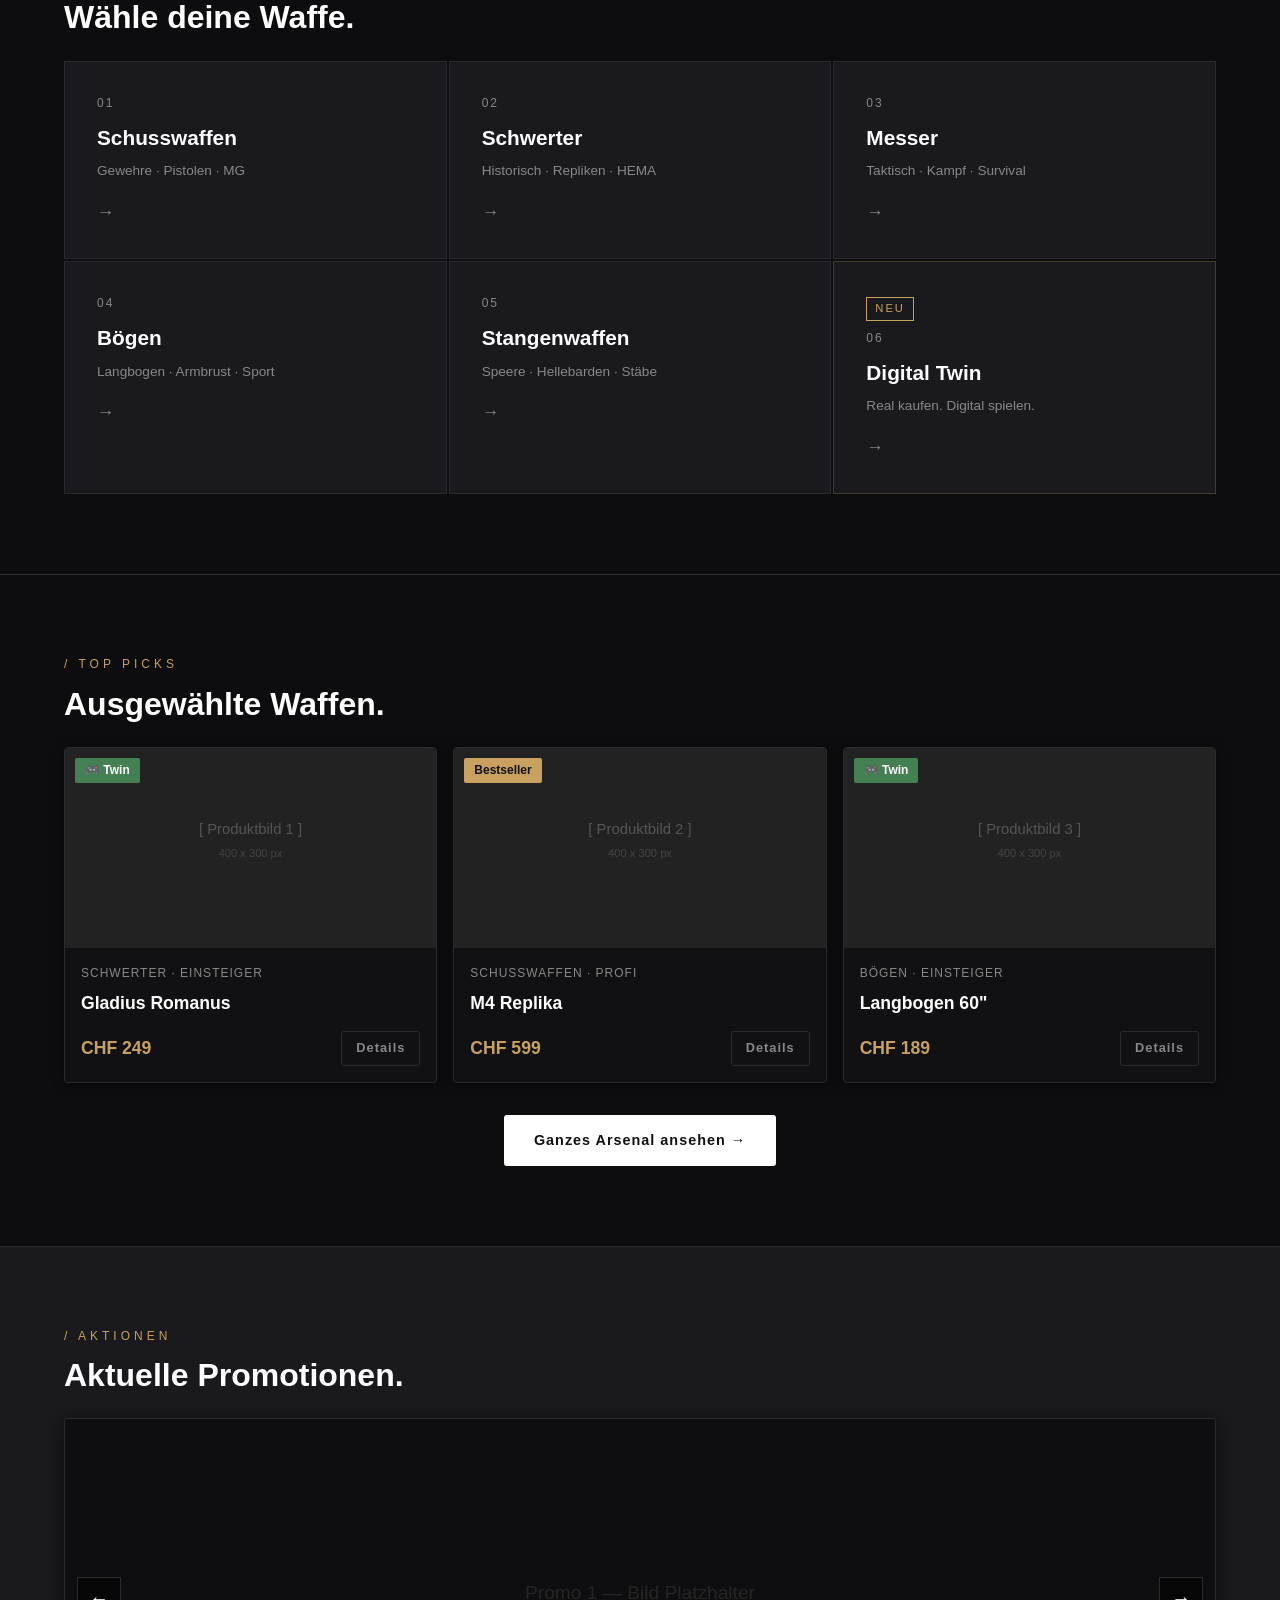
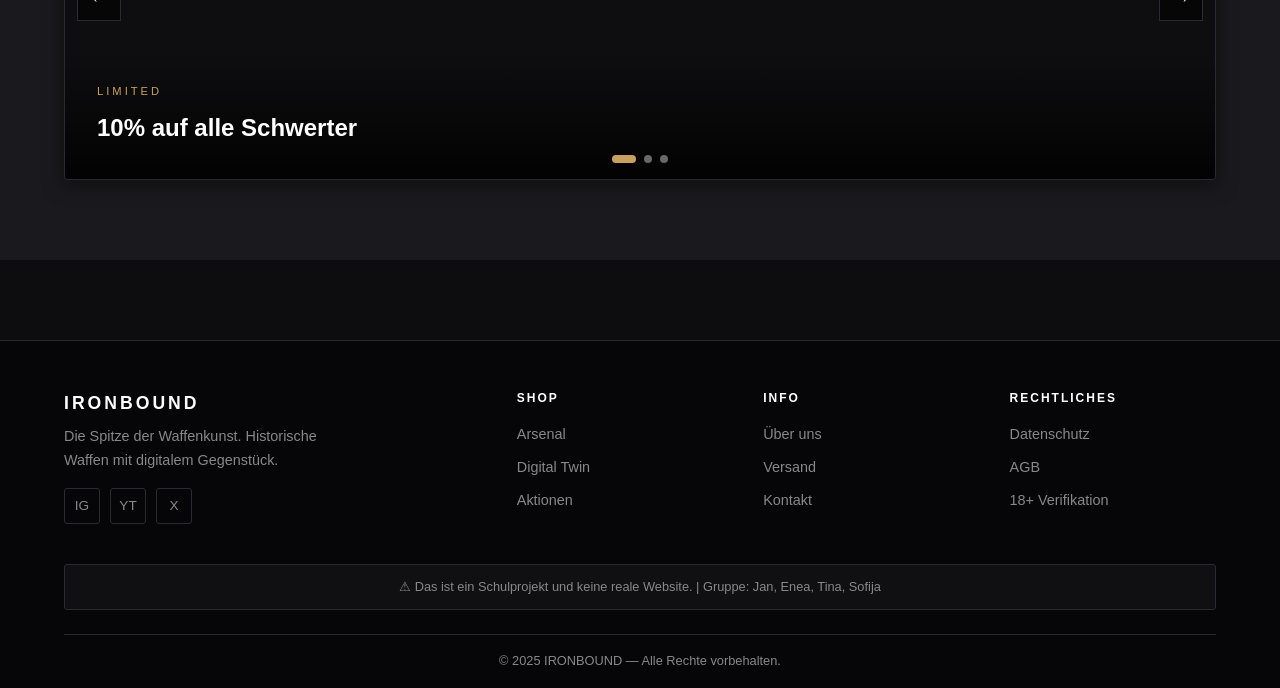
==== commit 8f48777f: "Remove Aktionen nav tab, shop sidebar, sort dropdown; add DB fallback - Aktionen link removed from n" ====
--- a/index.html
+++ b/index.html
@@ -1,35 +1,75 @@
 <!DOCTYPE html>
+<!-- Pflicht-Deklaration: sagt dem Browser dass dies HTML5 ist. MUSS die erste Zeile sein. -->
+
 <html lang="de">
+<!-- Wurzelelement. ALLES andere ist darin enthalten. lang="de" = Sprache Deutsch. -->
 
 <head>
+<!-- Unsichtbarer Kopfbereich: enthält Metadaten, CSS-Verknüpfungen, Seitentitel. -->
+
   <meta charset="UTF-8">
+  <!-- Zeichenset UTF-8: alle Zeichen werden korrekt angezeigt (ä, ö, ü, Emojis usw.). -->
+
   <meta name="viewport" content="width=device-width, initial-scale=1.0">
+  <!-- Macht die Seite auf dem Handy korrekt skaliert. Ohne das: Mini-Desktop-Ansicht. -->
+
   <title>IRONBOUND – Waffen-Shop</title>
+  <!-- Wird im Browser-Tab angezeigt. Auch von Suchmaschinen als Seitentitel verwendet. -->
+
   <link rel="stylesheet" href="css/common.css">
+  <!-- CSS-Datei einbinden. common.css = Styles die auf ALLEN Seiten gleich sind. -->
+
   <link rel="stylesheet" href="css/index.css">
+  <!-- Zweite CSS-Datei: nur für diese Seite (Hero, Kategorien, Produkte). -->
+
 </head>
 
 <body>
-
-  <!-- ============================================================
-       HEADER — identisch auf allen Seiten (aus common.css)
-  ============================================================ -->
+<!-- Sichtbarer Seiteninhalt. Alles was der User sieht, kommt hierher. -->
+
+
+  <!-- ============================================================
+       HEADER / NAVIGATION
+       Auf jeder Seite identisch. CSS in common.css. JS in common.js.
+  ============================================================ -->
+
   <header class="site-header" id="site-header">
+  <!-- header = semantisches HTML für den Kopfbereich. -->
+  <!-- class="site-header" = CSS-Styles aus common.css werden angewendet. -->
+  <!-- id="site-header" = JS greift darauf zu (Schatten beim Scrollen hinzufügen). -->
+
     <div class="header-inner">
+    <!-- div = unsichtbare Box. class="header-inner" = zentriert Inhalt auf max. 1200px. -->
 
       <a href="index.html" class="logo">IRONBOUND</a>
+      <!-- a = Link. href = Ziel. Klick auf Logo = zurück zur Startseite. -->
 
       <nav class="nav-links" id="nav-links">
+      <!-- nav = semantisches Element für Navigation. id = JS öffnet/schliesst Menü. -->
+
         <a href="index.html" class="nav-link aktiv">Home</a>
+        <!-- Interner Link zur Startseite. class="aktiv" = gold unterstrichen (aktuelle Seite). -->
+
         <a href="shop.html" class="nav-link">Arsenal</a>
-        <a href="promotion.html" class="nav-link">Aktionen</a>
+        <!-- Link zur Shop-Seite. Kein "aktiv" weil wir nicht dort sind. -->
+
         <a href="promotion.html#digital-twin" class="nav-link">Digital Twin</a>
+        <!-- #digital-twin = Anker-Link. Springt direkt zu id="digital-twin" auf promotion.html. -->
+
       </nav>
 
       <button class="hamburger-btn" id="hamburger-btn">
+      <!-- button = klickbares Element. Auf Mobile sichtbar, auf Desktop versteckt (CSS). -->
+
         <span></span>
+        <!-- Erster Strich des Hamburger-Icons. Leer — wird per CSS als Linie gezeichnet. -->
+
         <span></span>
+        <!-- Zweiter Strich. Bei .offen: wird unsichtbar (opacity: 0). -->
+
         <span></span>
+        <!-- Dritter Strich. Bei .offen: dreht sich zu X zusammen mit dem ersten. -->
+
       </button>
 
     </div>
@@ -37,30 +77,48 @@
 
 
   <!-- ============================================================
-       HERO — CSS-Animation: Text blendet ein beim Laden
-  ============================================================ -->
+       HERO-SECTION
+       CSS-Animation: Text blendet beim Laden von unten ein.
+       Hintergrund: Gradient-Effekt via .hero-bg.
+  ============================================================ -->
+
   <section class="hero">
-
-    <!-- Hintergrundeffekt: Gradient (CSS-Anforderung) -->
+  <!-- section = semantischer Inhaltsbereich. class = CSS-Styles. -->
+
     <div class="hero-bg"></div>
+    <!-- Leeres div. Wird per CSS als Gradient-Hintergrund gezeichnet (CSS-Anforderung). -->
 
     <div class="hero-inhalt">
-
-      <!-- Animations-Klasse: hero-eyebrow wird eingeblendet -->
+    <!-- Inhalt-Box. position:relative damit er über .hero-bg liegt. -->
+
       <p class="hero-eyebrow einblenden">ARSENAL · DIGITAL TWIN · 18+</p>
+      <!-- Kleiner Text über dem Titel. class="einblenden" startet die CSS-Einblend-Animation. -->
 
       <h1 class="hero-titel einblenden-verzoegert">
+      <!-- h1 = wichtigste Überschrift. Nur EINE h1 pro Seite! -->
+      <!-- "einblenden-verzoegert" = animation-delay: 0.3s → erscheint 0.3s nach Laden. -->
+
         Die Spitze der<br>Waffenkunst.
+        <!-- br = Zeilenumbruch innerhalb des Titels. -->
+
       </h1>
 
       <p class="hero-text einblenden-spaet">
+      <!-- "einblenden-spaet" = animation-delay: 0.6s → erscheint nach dem Titel. -->
+
         Historische Waffen, Trainingsrepliken und moderne Präzisionsmodelle —
         jetzt mit digitalem Gegenstück im Spiel.
       </p>
 
       <div class="hero-buttons einblenden-spaet">
+      <!-- div gruppiert die zwei Buttons. Flexbox macht sie nebeneinander. -->
+
         <a href="shop.html" class="btn btn-primary">Arsenal betreten</a>
+        <!-- Primär-Button: weiss gefüllt. Hover → wird gold. -->
+
         <a href="#sortiment" class="btn btn-ghost">Mehr erfahren ↓</a>
+        <!-- Anker-Link: scrollt zur Section mit id="sortiment" auf dieser Seite. -->
+
       </div>
 
     </div>
@@ -71,38 +129,62 @@
   <!-- ============================================================
        ÜBER UNS
   ============================================================ -->
+
   <section class="ueber-uns" id="ueber-uns">
+  <!-- id="ueber-uns" = könnte als Anker-Ziel dienen. -->
+
     <div class="container">
+    <!-- container = begrenzt auf max. 1200px und zentriert. Auf allen Sektionen verwendet. -->
 
       <span class="abschnitt-label">/ Über uns</span>
+      <!-- span = Inline-Element. Kleines goldenes Label über der Überschrift. -->
+
       <h2>Kein Shop. Eine Erfahrung.</h2>
+      <!-- h2 = zweite Überschrift. Mehrere h2 pro Seite erlaubt. -->
 
       <div class="zwei-spalten">
+      <!-- Flexbox: zwei gleichbreite Spalten nebeneinander. Auf Mobile untereinander. -->
 
         <div class="spalte">
+        <!-- Linke Spalte: Fliesstext. flex:1 = nimmt gleich viel Platz wie rechte Spalte. -->
+
           <p>
             Ironbound verbindet historische Präzision mit digitaler Innovation.
             Jede Waffe erzählt eine Geschichte — und du trägst sie ins Spiel.
           </p>
+          <!-- p = Absatz. Mehrere p-Elemente = mehrere Absätze mit Abstand dazwischen. -->
+
           <p>
             Wir bieten ein breites Sortiment: von historischen Schwertern und
             Bögen über taktische Messer bis hin zu modernen Schusswaffen-Repliken.
           </p>
+
         </div>
 
         <div class="spalte statistiken">
+        <!-- Rechte Spalte. Zusatzklasse "statistiken" = flex-direction: column. -->
+
           <div class="stat">
+          <!-- Einzelne Statistik-Box. Trennlinie unten via CSS border-bottom. -->
+
             <strong class="stat-zahl">500+</strong>
+            <!-- strong = fett + semantisch wichtig. Grosse Zahl. -->
+
             <span class="stat-label">Produkte</span>
-          </div>
+            <!-- Kleines Label unter der Zahl. -->
+
+          </div>
+
           <div class="stat">
             <strong class="stat-zahl">12</strong>
             <span class="stat-label">Kategorien</span>
           </div>
+
           <div class="stat">
             <strong class="stat-zahl">3</strong>
             <span class="stat-label">Game-Partner</span>
           </div>
+
         </div>
 
       </div>
@@ -113,20 +195,35 @@
 
   <!-- ============================================================
        SORTIMENT / KATEGORIEN
-  ============================================================ -->
+       CSS Grid: 3 Spalten. Hover-Effekt auf Kacheln.
+  ============================================================ -->
+
   <section class="sortiment" id="sortiment">
+  <!-- id="sortiment" = Ziel des Anker-Links href="#sortiment" oben. -->
+
     <div class="container">
 
       <span class="abschnitt-label">/ Arsenal</span>
       <h2>Wähle deine Waffe.</h2>
 
       <div class="kategorien-raster">
+      <!-- CSS Grid: repeat(3, 1fr) = 3 gleiche Spalten. Auf Mobile: 1 Spalte. -->
 
         <a href="shop.html?kat=schusswaffen" class="kategorie-kachel">
+        <!-- a als Block-Element. ?kat=schusswaffen = URL-Parameter (könnte JS auslesen). -->
+
           <div class="kachel-nummer">01</div>
+          <!-- Nummerierung oben links auf der Kachel. -->
+
           <div class="kachel-name">Schusswaffen</div>
+          <!-- Hauptname der Kategorie. Grosse Schrift. -->
+
           <div class="kachel-sub">Gewehre · Pistolen · MG</div>
+          <!-- Untertitel in grau. -->
+
           <div class="kachel-pfeil">→</div>
+          <!-- Pfeil-Symbol. Hover: bewegt sich 8px nach rechts (CSS transition). -->
+
         </a>
 
         <a href="shop.html?kat=schwerter" class="kategorie-kachel">
@@ -158,7 +255,11 @@
         </a>
 
         <a href="promotion.html#digital-twin" class="kategorie-kachel kachel-highlight">
+        <!-- Zusatzklasse "kachel-highlight" = goldener Rand (spezielle Kachel). -->
+
           <div class="kachel-badge">NEU</div>
+          <!-- Badge-Label oben. Nur auf dieser Kachel sichtbar. -->
+
           <div class="kachel-nummer">06</div>
           <div class="kachel-name">Digital Twin</div>
           <div class="kachel-sub">Real kaufen. Digital spielen.</div>
@@ -173,34 +274,62 @@
 
   <!-- ============================================================
        AUSGEWÄHLTE PRODUKTE
-  ============================================================ -->
+       Hover-Effekt: Karte hebt sich, Bild zoomt leicht.
+       Rahmeneffekt: box-shadow.
+  ============================================================ -->
+
   <section class="produkte">
+
     <div class="container">
 
       <span class="abschnitt-label">/ Top Picks</span>
       <h2>Ausgewählte Waffen.</h2>
 
       <div class="produkt-raster">
+      <!-- CSS Grid: repeat(3, 1fr) = 3 gleiche Spalten. Auf Mobile: 1 Spalte. -->
 
         <div class="produktkarte">
+        <!-- Einzelne Produktkarte. Hover: transform: translateY(-4px) = hebt sich. -->
+
           <div class="produkt-bild">
+          <!-- Bild-Container. overflow:hidden damit Zoom-Effekt nicht rausgeht. -->
+
             <img src="img/prod1-placeholder.svg" alt="Gladius Romanus">
+            <!-- img = Bild. src = Pfad. alt = Text wenn Bild nicht lädt (Screenreader/SEO). -->
+
             <span class="digital-badge">🎮 Twin</span>
-          </div>
+            <!-- Badge über dem Bild. position:absolute oben links. -->
+
+          </div>
+
           <div class="produkt-info">
+          <!-- Bereich unter dem Bild mit Name, Kategorie, Preis. -->
+
             <div class="produkt-kategorie">Schwerter · Einsteiger</div>
+            <!-- Kleine graue Kategorie-Angabe. -->
+
             <div class="produkt-name">Gladius Romanus</div>
+            <!-- Produktname in weiss, fett. -->
+
             <div class="produkt-fuss">
+            <!-- Flexbox: Preis links, Button rechts. -->
+
               <span class="produkt-preis">CHF 249</span>
+              <!-- Preis in gold. -->
+
               <a href="shop.html" class="btn btn-klein">Details</a>
+              <!-- Kleiner Outline-Button. -->
+
             </div>
           </div>
         </div>
 
+        <!-- Produktkarte 2 -->
         <div class="produktkarte">
           <div class="produkt-bild">
             <img src="img/prod2-placeholder.svg" alt="M4 Replika">
             <span class="bestseller-badge">Bestseller</span>
+            <!-- Anderer Badge: gold statt grün. -->
           </div>
           <div class="produkt-info">
             <div class="produkt-kategorie">Schusswaffen · Profi</div>
@@ -212,6 +341,7 @@
           </div>
         </div>
 
+        <!-- Produktkarte 3 -->
         <div class="produktkarte">
           <div class="produkt-bild">
             <img src="img/prod3-placeholder.svg" alt="Langbogen 60 Zoll">
@@ -238,8 +368,12 @@
 
 
   <!-- ============================================================
-       PROMOTIONEN — Bild-Slider
-  ============================================================ -->
+       PROMOTIONEN — BILD-SLIDER
+       Interaktives Element: Klick auf Pfeile/Punkte wechselt Slide.
+       Autoplay: alle 4.5 Sekunden automatisch.
+       JS: slider.js
+  ============================================================ -->
+
   <section class="promotionen">
     <div class="container">
 
@@ -247,16 +381,29 @@
       <h2>Aktuelle Promotionen.</h2>
 
       <div class="slider">
+      <!-- Container für alle Slides. position:relative damit Pfeile darin positioniert. -->
 
         <div class="slide aktiv" id="slide-0">
+        <!-- class="aktiv" = display:block (sichtbar). Andere Slides: display:none. -->
+        <!-- id="slide-0" = JS findet diese Slide per getElementById('slide-0'). -->
+
           <img src="img/promo1-placeholder.svg" alt="Promo 1">
+          <!-- Bild der Slide. filter:brightness(0.55) = abgedunkelt für Text-Lesbarkeit. -->
+
           <div class="slide-info">
+          <!-- Text-Box über dem Bild. position:absolute unten. Gradient-Hintergrund. -->
+
             <span class="slide-tag">Limited</span>
+            <!-- Kleines goldenes Label. -->
+
             <div class="slide-titel">10% auf alle Schwerter</div>
+            <!-- Haupttext der Slide. -->
+
           </div>
         </div>
 
         <div class="slide" id="slide-1">
+        <!-- Kein "aktiv" = display:none = unsichtbar beim Start. -->
           <img src="img/promo2-placeholder.svg" alt="Promo 2">
           <div class="slide-info">
             <span class="slide-tag">Digital</span>
@@ -273,12 +420,20 @@
         </div>
 
         <button class="slider-pfeil slider-links" id="slider-zurueck">&#8592;</button>
+        <!-- Pfeil-Button links. &#8592; = HTML-Entity für ← . id = JS findet ihn. -->
+
         <button class="slider-pfeil slider-rechts" id="slider-weiter">&#8594;</button>
+        <!-- Pfeil-Button rechts. &#8594; = HTML-Entity für → . -->
 
         <div class="slider-punkte">
+        <!-- Punkte-Navigation unten mittig. -->
+
           <button class="punkt aktiv" id="punkt-0"></button>
+          <!-- Erster Punkt aktiv (gold, breiter). id = JS synchronisiert mit Slide. -->
+
           <button class="punkt" id="punkt-1"></button>
           <button class="punkt" id="punkt-2"></button>
+
         </div>
 
       </div>
@@ -288,115 +443,36 @@
 
 
   <!-- ============================================================
-       NEWSLETTER-FORMULAR
-       - 5 Felder: Vorname, Nachname, E-Mail, PLZ, Interesse
-       - Mindestens 3 Pflichtfelder
-       - JS-Validierung
-       - PHP sendet Daten an Datenbank
-  ============================================================ -->
-  <section class="newsletter" id="newsletter">
+       FOOTER
+       Identisch auf allen Seiten (index, shop, promotion).
+       Disclaimer und Gruppenname laut Anforderung.
+  ============================================================ -->
+
+  <footer class="site-footer">
+  <!-- footer = semantisches HTML für den Fussbereich. -->
+
     <div class="container">
 
-      <div class="zwei-spalten">
-
-        <div class="spalte">
-          <span class="abschnitt-label">/ Newsletter</span>
-          <h2>Zugang zum inneren Kreis.</h2>
-          <p>
-            Früher Zugang zu Neuheiten, exklusive Aktionen und
-            dein erster Digital-Twin-Code — gratis.
-          </p>
-        </div>
-
-        <div class="spalte">
-          <!-- novalidate: HTML5-Validierung AUS, wir machen JS-Validierung -->
-          <!-- action: PHP-Datei die die Daten in die DB speichert -->
-          <form id="newsletter-form" novalidate>
-
-            <div class="form-zeile">
-
-              <div class="form-gruppe">
-                <label for="feld-vorname">Vorname *</label>
-                <input type="text" id="feld-vorname" name="vorname" placeholder="Max">
-                <span class="fehler-text" id="fehler-feld-vorname"></span>
-              </div>
-
-              <div class="form-gruppe">
-                <label for="feld-nachname">Nachname *</label>
-                <input type="text" id="feld-nachname" name="nachname" placeholder="Mustermann">
-                <span class="fehler-text" id="fehler-feld-nachname"></span>
-              </div>
-
-            </div>
-
-            <div class="form-gruppe">
-              <label for="feld-email">E-Mail *</label>
-              <input type="text" id="feld-email" name="email" placeholder="max@example.ch">
-              <span class="fehler-text" id="fehler-feld-email"></span>
-            </div>
-
-            <!-- Zahlenfeld für PLZ (geeigneter Feldtyp laut Anforderung) -->
-            <div class="form-gruppe">
-              <label for="feld-plz">Postleitzahl</label>
-              <input type="number" id="feld-plz" name="plz" placeholder="8000" min="1000" max="9999">
-              <span class="fehler-text" id="fehler-feld-plz"></span>
-            </div>
-
-            <div class="form-gruppe">
-              <label for="feld-interesse">Interesse</label>
-              <select id="feld-interesse" name="interesse">
-                <option value="">— bitte wählen —</option>
-                <option value="schwerter">Schwerter</option>
-                <option value="schusswaffen">Schusswaffen</option>
-                <option value="bogen">Bögen</option>
-                <option value="messer">Messer</option>
-                <option value="digital">Digital Twin</option>
-              </select>
-            </div>
-
-            <!-- Spinner: wird beim Senden angezeigt -->
-            <div class="spinner-wrap" id="spinner-newsletter">
-              <div class="spinner"></div>
-              <p style="margin-top:8px;font-size:0.85rem;color:var(--farbe-text-grau)">Wird gespeichert…</p>
-            </div>
-
-            <button type="submit" class="btn btn-primary btn-voll">Anmelden</button>
-
-            <!-- Erfolgsmeldung -->
-            <div class="erfolg-meldung" id="erfolg-newsletter">
-              ✔ Erfolgreich angemeldet! Schau in dein Postfach.
-            </div>
-
-            <!-- Fehlermeldung E-Mail bereits verwendet -->
-            <div class="fehler-meldung-db" id="fehler-email-vorhanden">
-              ✖ Diese E-Mail-Adresse ist bereits registriert.
-            </div>
-
-          </form>
-        </div>
-
-      </div>
-
-    </div>
-  </section>
-
-
-  <!-- ============================================================
-       FOOTER — identisch auf allen Seiten
-  ============================================================ -->
-  <footer class="site-footer">
-    <div class="container">
-
       <div class="footer-raster">
-
-        <!-- Logo + Beschreibung + Social Media -->
+      <!-- CSS Grid: 2fr 1fr 1fr 1fr = linke Spalte doppelt so breit. -->
+
         <div class="footer-logo-bereich">
+        <!-- Logo-Spalte: Logo + Beschreibung + Social Links. -->
+
           <strong>IRONBOUND</strong>
+          <!-- strong = fett. Logo-Text. -->
+
           <p>Die Spitze der Waffenkunst. Historische Waffen mit digitalem Gegenstück.</p>
+
           <div class="social-links">
+          <!-- Flexbox: drei Icon-Buttons nebeneinander. -->
+
             <a href="#" class="social-link" title="Instagram">IG</a>
+            <!-- href="#" = Platzhalter, führt nirgends hin. title = Tooltip beim Hover. -->
+
             <a href="#" class="social-link" title="YouTube">YT</a>
             <a href="#" class="social-link" title="X / Twitter">X</a>
+
           </div>
         </div>
 
@@ -423,10 +499,10 @@
 
       </div>
 
-      <!-- Disclaimer: Pflichtangabe laut Anforderung -->
       <p class="footer-disclaimer">
         ⚠ Das ist ein Schulprojekt und keine reale Website. | Gruppe: Jan, Enea, Tina, Sofija
       </p>
+      <!-- Pflicht laut Anforderung: Disclaimer + Gruppenname. -->
 
       <p class="footer-copyright">
         © 2025 IRONBOUND — Alle Rechte vorbehalten.
@@ -436,10 +512,19 @@
   </footer>
 
 
-  <!-- JS am Ende: erst laden wenn HTML vollständig ist -->
+  <!-- JS am Ende des body einbinden. -->
+  <!-- WARUM HIER? HTML wird von oben nach unten geladen. -->
+  <!-- JS ganz oben = läuft bevor HTML-Elemente existieren = Fehler. -->
+  <!-- JS am Ende = alle Elemente existieren bereits. -->
+
   <script src="js/common.js"></script>
+  <!-- Navigation: Hamburger-Menü, Scroll-Schatten, aktiven Link erkennen. -->
+
   <script src="js/slider.js"></script>
-  <script src="js/formular-newsletter.js"></script>
+  <!-- Bild-Slider: Autoplay, Pfeil-Klicks, Punkte-Klicks. -->
 
 </body>
+<!-- Ende des sichtbaren Inhalts. -->
+
 </html>
+<!-- Ende des HTML-Dokuments. -->
--- a/css/common.css
+++ b/css/common.css
@@ -1,74 +1,101 @@
 /* ============================================================
    common.css — IRONBOUND
-   Gemeinsame Styles für ALLE Seiten:
-   Header, Navigation, Footer, Buttons, Container, Reset
+   Gemeinsame Styles für ALLE drei Seiten.
+   Wird auf index.html, shop.html und promotion.html eingebunden.
+   Enthält: Reset, Variablen, Header, Navigation, Footer, Buttons,
+            Formular-Grundstyles, Spinner.
    ============================================================ */
 
 
 /* ── CSS-VARIABLEN ─────────────────────────────────────────────
-   Alle Farben und Grössen zentral definiert.
-   Änderung hier = Änderung auf allen Seiten.
+   :root = gilt für die gesamte Seite (höchstes Element).
+   Variablen-Syntax: --name: wert;
+   Verwenden: color: var(--name);
+   Vorteil: Farbe an einer Stelle ändern = überall geändert.
    ─────────────────────────────────────────────────────────── */
 :root {
-  --farbe-hintergrund: #0d0d0f;
-  --farbe-dunkel:      #1a1a1e;
-  --farbe-karte:       #111114;
-  --farbe-rahmen:      #2a2a30;
-  --farbe-text:        #e8e8e8;
-  --farbe-text-grau:   #888888;
-  --farbe-gold:        #c8a060;
-  --farbe-gold-hell:   #e0b878;
-  --farbe-weiss:       #ffffff;
-  --farbe-fehler:      #cc4444;
-  --farbe-erfolg:      #4a8a5a;
-  --nav-hoehe:         64px;
-  --schatten:          0 4px 20px rgba(0, 0, 0, 0.5);
-  --schatten-karte:    0 2px 12px rgba(0, 0, 0, 0.4);
+  --farbe-hintergrund: #0d0d0f;   /* Haupt-Hintergrund: fast schwarz */
+  --farbe-dunkel:      #1a1a1e;   /* Etwas heller: für Sektionen */
+  --farbe-karte:       #111114;   /* Produktkarten-Hintergrund */
+  --farbe-rahmen:      #2a2a30;   /* Rahmenfarbe: dunkles Grau */
+  --farbe-text:        #e8e8e8;   /* Heller Fliesstext */
+  --farbe-text-grau:   #888888;   /* Gedämpfter Sekundärtext */
+  --farbe-gold:        #c8a060;   /* Akzentfarbe: warmes Gold */
+  --farbe-gold-hell:   #e0b878;   /* Helleres Gold für Hover */
+  --farbe-weiss:       #ffffff;   /* Reines Weiss */
+  --farbe-fehler:      #cc4444;   /* Rot: Fehlermeldungen */
+  --farbe-erfolg:      #4a8a5a;   /* Grün: Erfolgsmeldungen */
+  --nav-hoehe:         64px;      /* Höhe der Navigation */
+  --schatten:          0 4px 20px rgba(0, 0, 0, 0.5);   /* Standard-Schatten */
+  --schatten-karte:    0 2px 12px rgba(0, 0, 0, 0.4);   /* Karten-Schatten */
 }
 
 
 /* ── RESET ─────────────────────────────────────────────────────
-   Browser-Standardabstände entfernen.
+   Browser haben eigene Standardabstände (z.B. margin bei p, ul).
+   Wir setzen alles auf 0 und definieren selbst.
    ─────────────────────────────────────────────────────────── */
+
 * {
+  /* * = ALLE HTML-Elemente. ::before/::after = CSS-Pseudo-Elemente. */
   box-sizing: border-box;
+  /* border-box: Padding und Border werden IN die Breite eingerechnet. */
+  /* Ohne: 100px wide + 20px padding = 120px. MIT: bleibt 100px. */
   margin: 0;
+  /* Aussenabstand auf 0: kein ungewollter Standardabstand. */
   padding: 0;
+  /* Innenabstand auf 0: wir definieren überall selbst. */
 }
 
 html {
   scroll-behavior: smooth;
+  /* Klick auf Anker-Link (#sortiment) scrollt weich statt springt. */
 }
 
 body {
   font-family: 'Segoe UI', Arial, sans-serif;
+  /* Schriftart für die ganze Seite. Alle Elemente erben das. */
+  /* Fallback-Kette: erst Segoe UI, dann Arial, dann irgendeine sans-serif. */
   background-color: var(--farbe-hintergrund);
+  /* Hintergrundfarbe der gesamten Seite. */
   color: var(--farbe-text);
+  /* Textfarbe für die gesamte Seite. Elemente erben das. */
   font-size: 16px;
+  /* Basis-Schriftgrösse. 1rem = 16px. */
   line-height: 1.6;
-  /* Platz für fixierten Header */
+  /* Zeilenhöhe: 160% der Schriftgrösse. Verbessert Lesbarkeit. */
   padding-top: var(--nav-hoehe);
+  /* Platz für die fixierte Navigation. Ohne das würde Inhalt unter Nav verschwinden. */
 }
 
 img {
   max-width: 100%;
+  /* Bilder nie breiter als ihr Container. Verhindert horizontales Scrollen. */
   height: auto;
+  /* Höhe automatisch = Seitenverhältnis bleibt erhalten. */
   display: block;
+  /* Entfernt den Standard-Leerraum unter Bildern (inline-baseline). */
 }
 
 a {
   text-decoration: none;
+  /* Keine Unterstreichung bei Links. Wir stylen selbst. */
   color: inherit;
+  /* Linkfarbe erbt vom Elternelement. Kein automatisches Blau. */
 }
 
 h1, h2, h3 {
   line-height: 1.2;
+  /* Überschriften brauchen weniger Zeilenabstand als Fliesstext. */
   color: var(--farbe-weiss);
+  /* Alle Überschriften: weiss. */
 }
 
 h2 {
   font-size: 2rem;
+  /* 2rem = 32px. */
   margin-bottom: 1.5rem;
+  /* Abstand unter jeder h2. */
 }
 
 h3 {
@@ -78,60 +105,78 @@
 
 
 /* ── CONTAINER ─────────────────────────────────────────────────
-   Begrenzt Breite, zentriert Inhalt auf allen Seiten.
+   Wiederverwendbare Klasse: begrenzt Breite und zentriert Inhalt.
+   Wird auf fast jeder Section verwendet.
    ─────────────────────────────────────────────────────────── */
 .container {
   max-width: 1200px;
+  /* Maximale Breite. Auf grossen Bildschirmen wird nicht breiter. */
   margin: 0 auto;
+  /* auto links + auto rechts = horizontal zentrieren. */
   padding: 0 24px;
-}
-
-
-/* ── ABSCHNITT-LABEL ────────────────────────────────────────── */
+  /* 24px Abstand links und rechts. Damit Text nicht am Rand klebt. */
+}
+
+
+/* ── ABSCHNITT-LABEL ────────────────────────────────────────────
+   Kleines goldenes Label über jeder Überschrift.
+   ─────────────────────────────────────────────────────────── */
 .abschnitt-label {
   display: block;
+  /* Block statt inline: geht auf eigene Zeile. */
   font-size: 0.75rem;
+  /* 0.75rem = 12px. Kleiner als Fliesstext. */
   letter-spacing: 4px;
+  /* Weiter Buchstabenabstand für gesperrten Look. */
   color: var(--farbe-gold);
   margin-bottom: 10px;
   text-transform: uppercase;
+  /* Alles grossgeschrieben. */
 }
 
 
 /* ── BUTTONS ───────────────────────────────────────────────────
-   Hover-Effekte: Hintergrundfarbe ändert sich bei Hover.
+   Hover-Effekt (CSS-Anforderung): Farbe ändert sich sanft.
+   transition = animierter Übergang statt abruptem Wechsel.
    ─────────────────────────────────────────────────────────── */
 .btn {
   display: inline-block;
+  /* inline-block = kann margin/padding haben wie Block, aber läuft in Text-Zeile. */
   padding: 12px 28px;
+  /* Innenabstand: 12px oben/unten, 28px links/rechts. */
   font-size: 0.9rem;
   font-weight: 600;
   letter-spacing: 1px;
   cursor: pointer;
+  /* Maus-Zeiger wird zur Hand. */
   border: 2px solid transparent;
+  /* Rahmen vorhanden aber unsichtbar. Verhindert Sprung beim Hover. */
   border-radius: 3px;
-  /* Übergang: sanfte Farbänderung beim Hover */
+  /* Leicht abgerundete Ecken. */
   transition: background-color 0.2s, color 0.2s, border-color 0.2s, transform 0.2s;
-}
-
-/* Primär-Button: weiss gefüllt */
+  /* Alle diese Eigenschaften ändern sich in 0.2 Sekunden = sanfter Übergang. */
+}
+
 .btn-primary {
   background-color: var(--farbe-weiss);
+  /* Primär-Button: weiss gefüllt. */
   color: #111;
+  /* Schwarzer Text auf weissem Hintergrund. */
   border-color: var(--farbe-weiss);
 }
 
-/* Hover-Effekt: Farbe wechselt zu Gold */
 .btn-primary:hover {
+  /* :hover = CSS gilt wenn Maus über dem Element ist. */
   background-color: var(--farbe-gold);
   border-color: var(--farbe-gold);
   color: #111;
   transform: translateY(-2px);
-}
-
-/* Ghost-Button: nur Rahmen */
+  /* 2px nach oben verschieben = Button "hebt sich" beim Hover. */
+}
+
 .btn-ghost {
   background-color: transparent;
+  /* Kein Hintergrund. Nur Rahmen sichtbar. */
   color: var(--farbe-text-grau);
   border-color: var(--farbe-rahmen);
 }
@@ -141,15 +186,16 @@
   color: var(--farbe-gold);
 }
 
-/* Kleiner Button */
 .btn-klein {
   display: inline-block;
   padding: 6px 14px;
+  /* Kleiner als .btn: weniger padding. */
   font-size: 0.8rem;
   font-weight: 600;
   background-color: transparent;
   color: var(--farbe-text-grau);
   border: 1px solid var(--farbe-rahmen);
+  /* 1px statt 2px. */
   border-radius: 3px;
   cursor: pointer;
   transition: background-color 0.2s, color 0.2s;
@@ -160,34 +206,42 @@
   color: #111;
 }
 
-/* Volle Breite */
 .btn-voll {
   width: 100%;
+  /* Volle Breite des Containers. Für Formular-Submit-Button. */
   text-align: center;
 }
 
 
 /* ══════════════════════════════════════════════════════════════
    HEADER / NAVIGATION
+   position: fixed = bleibt immer oben, scrollt nicht mit.
+   z-index: 100 = liegt über allen anderen Elementen.
    ══════════════════════════════════════════════════════════════ */
 
 .site-header {
   position: fixed;
+  /* Fixed = klebt am Browser-Fenster, nicht an der Seite. */
   top: 0;
   left: 0;
   right: 0;
+  /* Dehnt sich auf volle Breite des Fensters aus. */
   height: var(--nav-hoehe);
-  /* Hintergrundeffekt: Gradient */
+  /* 64px hoch. */
   background: linear-gradient(to bottom, rgba(6,6,8,0.98) 0%, rgba(13,13,15,0.95) 100%);
+  /* Hintergrundeffekt: leichter Gradient von fast-schwarz nach dunkel. */
   border-bottom: 1px solid var(--farbe-rahmen);
+  /* Trennlinie zum Inhalt. */
   z-index: 100;
-  /* Übergang wenn .gescrollt Klasse hinzukommt */
+  /* Stapelreihenfolge: 100 = liegt über normalem Inhalt (der hat z-index 0). */
   transition: box-shadow 0.3s;
-}
-
-/* Rahmeneffekt: Schatten beim Scrollen */
+  /* Schatten erscheint sanft wenn .gescrollt Klasse hinzukommt. */
+}
+
 .site-header.gescrollt {
+  /* Klasse wird per JS hinzugefügt wenn window.scrollY > 50. */
   box-shadow: var(--schatten);
+  /* Schatten erscheint = Rahmeneffekt (CSS-Anforderung). */
 }
 
 .header-inner {
@@ -195,30 +249,35 @@
   margin: 0 auto;
   padding: 0 24px;
   height: 100%;
+  /* 100% der header-Höhe = 64px. */
   display: flex;
+  /* Flexbox: Logo, Nav, Hamburger nebeneinander. */
   align-items: center;
+  /* Vertikal zentrieren innerhalb der 64px. */
   justify-content: space-between;
-}
-
-/* Logo */
+  /* Gleichmässig verteilen: Logo links, Nav rechts. */
+}
+
 .logo {
   font-size: 1.3rem;
   font-weight: 900;
+  /* 900 = schwerster/fettester Schriftschnitt. */
   letter-spacing: 4px;
   color: var(--farbe-weiss);
   text-transform: uppercase;
-  /* Hover-Effekt: Logo leuchtet gold */
   transition: color 0.2s;
 }
 
 .logo:hover {
   color: var(--farbe-gold);
-}
-
-/* Navigation-Links */
+  /* Hover-Effekt: Logo wird gold. */
+}
+
 .nav-links {
   display: flex;
+  /* Links nebeneinander. */
   gap: 4px;
+  /* Kleiner Abstand zwischen den Links. */
   align-items: center;
 }
 
@@ -229,36 +288,39 @@
   padding: 8px 14px;
   border-radius: 3px;
   position: relative;
-  /* Übergang für Hover-Effekt */
+  /* Nötig damit ::after (Unterstrich) darin positioniert werden kann. */
   transition: color 0.2s, background-color 0.2s;
 }
 
-/* Hover-Effekt: Hintergrundfarbe und Textfarbe */
 .nav-link:hover {
   color: var(--farbe-weiss);
   background-color: rgba(255, 255, 255, 0.06);
-}
-
-/* Aktiver Link: andere Farbe + Unterstrich */
+  /* Sehr schwacher weisser Hintergrund beim Hover. */
+}
+
 .nav-link.aktiv {
+  /* Klasse wird per common.js automatisch gesetzt. */
   color: var(--farbe-gold);
 }
 
-/* Unterstrich für aktiven Link mit CSS ::after */
 .nav-link.aktiv::after {
+  /* ::after = Pseudo-Element. Erscheint nach dem Inhalt. */
   content: '';
+  /* MUSS angegeben werden, sonst kein Pseudo-Element. Leer = kein Text. */
   position: absolute;
+  /* Relativ zum .nav-link (der hat position:relative). */
   bottom: 4px;
   left: 14px;
   right: 14px;
   height: 2px;
   background-color: var(--farbe-gold);
   border-radius: 1px;
-}
-
-/* Hamburger-Button: standardmässig versteckt */
+  /* Goldener Unterstrich für den aktiven Link. */
+}
+
 .hamburger-btn {
   display: none;
+  /* Standardmässig versteckt. @media macht ihn auf Mobile sichtbar. */
   flex-direction: column;
   gap: 5px;
   background: none;
@@ -271,46 +333,56 @@
   display: block;
   width: 22px;
   height: 2px;
+  /* Jeder Strich: 22px breit, 2px hoch. */
   background-color: var(--farbe-weiss);
   border-radius: 2px;
   transition: transform 0.3s, opacity 0.3s;
-}
-
-/* X-Animation wenn offen */
+  /* Striche animieren sich zu X. */
+}
+
 .hamburger-btn.offen span:nth-child(1) {
+  /* :nth-child(1) = erstes span. */
   transform: translateY(7px) rotate(45deg);
+  /* 7px nach unten verschieben, dann 45° drehen. */
 }
 
 .hamburger-btn.offen span:nth-child(2) {
   opacity: 0;
+  /* Mittlerer Strich ausblenden. */
 }
 
 .hamburger-btn.offen span:nth-child(3) {
   transform: translateY(-7px) rotate(-45deg);
+  /* 7px nach oben, -45° drehen. Bildet X mit erstem Strich. */
 }
 
 
 /* ══════════════════════════════════════════════════════════════
    FOOTER
+   CSS Grid: 4 Spalten (2fr 1fr 1fr 1fr).
+   Erste Spalte (Logo) doppelt so breit.
    ══════════════════════════════════════════════════════════════ */
 
 .site-footer {
   background-color: #060608;
+  /* Etwas dunkler als der Rest der Seite. */
   border-top: 1px solid var(--farbe-rahmen);
   padding: 48px 0 0;
   margin-top: 80px;
+  /* Abstand zum letzten Seiteninhalt. */
 }
 
 .footer-raster {
   display: grid;
   grid-template-columns: 2fr 1fr 1fr 1fr;
+  /* 4 Spalten: erste ist 2x breiter als die anderen. */
   gap: 40px;
   margin-bottom: 40px;
 }
 
-/* Footer-Logo */
 .footer-logo-bereich strong {
   display: block;
+  /* Block: geht auf eigene Zeile. */
   font-size: 1.1rem;
   letter-spacing: 3px;
   color: var(--farbe-weiss);
@@ -324,35 +396,36 @@
   max-width: 260px;
 }
 
-/* Social Media Links */
 .social-links {
   display: flex;
   gap: 10px;
+  /* Social-Buttons nebeneinander. */
 }
 
 .social-link {
   display: flex;
   align-items: center;
   justify-content: center;
+  /* Inhalt (IG/YT/X) zentriert. */
   width: 36px;
   height: 36px;
   border: 1px solid var(--farbe-rahmen);
   border-radius: 3px;
   color: var(--farbe-text-grau);
   font-size: 0.85rem;
-  /* Hover-Effekt: Border und Farbe */
   transition: border-color 0.2s, color 0.2s;
 }
 
 .social-link:hover {
   border-color: var(--farbe-gold);
   color: var(--farbe-gold);
-}
-
-/* Footer-Spalten */
+  /* Hover-Effekt: Rahmen und Text werden gold. */
+}
+
 .footer-spalte {
   display: flex;
   flex-direction: column;
+  /* Links untereinander. */
   gap: 10px;
 }
 
@@ -367,27 +440,27 @@
 .footer-spalte a {
   color: var(--farbe-text-grau);
   font-size: 0.9rem;
-  /* Hover-Effekt: Farbe */
   transition: color 0.2s;
 }
 
 .footer-spalte a:hover {
   color: var(--farbe-gold);
-}
-
-/* Disclaimer: pflichtgemäss nach Anforderung */
+  /* Hover-Effekt: Link wird gold. */
+}
+
 .footer-disclaimer {
+  /* Pflichtangabe: Schulprojekt-Hinweis + Gruppenname. */
   background-color: rgba(255, 255, 255, 0.04);
+  /* Sehr schwacher weisser Hintergrund. */
   border: 1px solid var(--farbe-rahmen);
   border-radius: 3px;
+  /* Rahmeneffekt (CSS-Anforderung). */
   padding: 12px 16px;
   text-align: center;
   font-size: 0.8rem;
   color: var(--farbe-text-grau);
-  margin-bottom: 0;
-}
-
-/* Copyright-Zeile ganz unten */
+}
+
 .footer-copyright {
   text-align: center;
   font-size: 0.8rem;
@@ -399,12 +472,14 @@
 
 
 /* ══════════════════════════════════════════════════════════════
-   FORMULAR — GEMEINSAM (auch auf promotion.html)
+   FORMULAR — GEMEINSAME STYLES
+   Gelten für alle Formulare auf allen Seiten.
    ══════════════════════════════════════════════════════════════ */
 
 .form-gruppe {
   display: flex;
   flex-direction: column;
+  /* Label, Input und Fehlertext untereinander. */
   gap: 6px;
   margin-bottom: 16px;
 }
@@ -423,6 +498,7 @@
 .form-gruppe input[type="tel"],
 .form-gruppe select,
 .form-gruppe textarea {
+  /* [type="text"] = Attributselektor: nur Inputs mit diesem Attribut-Wert. */
   background-color: var(--farbe-hintergrund);
   border: 1px solid var(--farbe-rahmen);
   border-radius: 3px;
@@ -430,61 +506,71 @@
   font-size: 1rem;
   padding: 10px 14px;
   width: 100%;
+  /* Volle Breite des Eltern-Elements. */
   outline: none;
+  /* Standard-Fokus-Rahmen des Browsers entfernen. Wir machen eigenen. */
   font-family: inherit;
-  /* Übergang für Fokus-Effekt */
+  /* Schrift vom body erben. Sonst: Browser-Standard (Times New Roman). */
   transition: border-color 0.2s, box-shadow 0.2s;
 }
 
-/* Fokus-Effekt: goldener Rahmen + leichter Schatten */
 .form-gruppe input:focus,
 .form-gruppe select:focus,
 .form-gruppe textarea:focus {
+  /* :focus = wenn das Feld aktiv ist (User hat reingeklickt). */
   border-color: var(--farbe-gold);
+  /* Goldener Rahmen beim Fokus. */
   box-shadow: 0 0 0 3px rgba(200, 160, 96, 0.15);
+  /* Leichter goldener Schein um das Feld. 0 0 0 3px = kein Versatz, nur Grösse. */
 }
 
 .form-gruppe textarea {
   resize: vertical;
+  /* User kann nur vertikal vergrössern, nicht horizontal. */
   min-height: 80px;
 }
 
-/* Fehlerfeld: roter Rahmen */
 .form-gruppe input.feld-fehler,
 .form-gruppe select.feld-fehler,
 .form-gruppe textarea.feld-fehler {
+  /* Klasse wird per JS hinzugefügt wenn Validierung fehlschlägt. */
   border-color: var(--farbe-fehler);
-}
-
-/* Korrektes Feld: grüner Rahmen */
+  /* Roter Rahmen. */
+}
+
 .form-gruppe input.feld-ok,
 .form-gruppe select.feld-ok,
 .form-gruppe textarea.feld-ok {
+  /* Klasse wird per JS hinzugefügt wenn Eingabe korrekt. */
   border-color: var(--farbe-erfolg);
+  /* Grüner Rahmen. */
 }
 
 .fehler-text {
   font-size: 0.8rem;
   color: var(--farbe-fehler);
   min-height: 18px;
+  /* Mindesthöhe: Layout springt nicht wenn Text erscheint/verschwindet. */
   display: block;
 }
 
-/* Erfolgsmeldung: standardmässig versteckt */
 .erfolg-meldung {
   display: none;
+  /* Unsichtbar beim Start. JS: style.display = 'block' nach Erfolg. */
   margin-top: 16px;
   padding: 12px 16px;
   background-color: rgba(74, 138, 90, 0.15);
+  /* Sehr schwaches Grün. */
   border: 1px solid var(--farbe-erfolg);
   border-radius: 3px;
   color: #7ec892;
+  /* Helleres Grün für den Text. */
   font-size: 0.9rem;
 }
 
-/* Spinner: standardmässig versteckt */
 .spinner-wrap {
   display: none;
+  /* Unsichtbar. JS zeigt ihn während fetch() läuft. */
   text-align: center;
   padding: 16px 0;
 }
@@ -494,65 +580,79 @@
   width: 32px;
   height: 32px;
   border: 3px solid var(--farbe-rahmen);
+  /* Grauer Kreisrahmen komplett. */
   border-top: 3px solid var(--farbe-gold);
+  /* Oberer Teil goldfarben = sieht aus wie drehend. */
   border-radius: 50%;
-  /* CSS-Animation: Rotation */
+  /* 50% = vollständiger Kreis. */
   animation: drehen 0.8s linear infinite;
+  /* CSS-Animation (Anforderung): dreht sich kontinuierlich. */
 }
 
 @keyframes drehen {
+  /* Keyframe-Animation: definiert Anfangs- und Endzustand. */
   from { transform: rotate(0deg); }
+  /* Startet bei 0°. */
   to   { transform: rotate(360deg); }
+  /* Endet bei 360° = eine volle Drehung. */
 }
 
 .form-gruppe select option {
   background-color: var(--farbe-dunkel);
+  /* Dropdown-Einträge: dunkler Hintergrund. */
 }
 
 
 /* ══════════════════════════════════════════════════════════════
    RESPONSIVE NAVIGATION
+   @media = CSS gilt NUR bei bestimmter Bildschirmbreite.
    ══════════════════════════════════════════════════════════════ */
 
 @media (max-width: 900px) {
-
-  /* Desktop-Nav verstecken */
+  /* Gilt wenn Fenster höchstens 900px breit. */
+
   .nav-links {
     display: none;
+    /* Desktop-Nav ausblenden auf Tablet/Mobile. */
   }
 
-  /* Mobile-Nav: ausgeklappt als Dropdown */
   .nav-links.offen {
+    /* Klasse wird per JS gesetzt wenn Hamburger geklickt. */
     display: flex;
     flex-direction: column;
+    /* Links untereinander statt nebeneinander. */
     position: fixed;
+    /* Klebt am Fenster, scrollt nicht mit. */
     top: var(--nav-hoehe);
+    /* Direkt unter dem Header. */
     left: 0;
     right: 0;
     background-color: rgba(6, 6, 8, 0.98);
     padding: 16px 24px 24px;
     border-bottom: 1px solid var(--farbe-rahmen);
     z-index: 99;
+    /* Unter Header (100) aber über Inhalt. */
     box-shadow: var(--schatten);
   }
 
-  /* Hamburger sichtbar */
   .hamburger-btn {
     display: flex;
+    /* Hamburger auf Mobile einblenden. */
   }
 
-  /* Footer: 2 Spalten */
   .footer-raster {
     grid-template-columns: 1fr 1fr;
+    /* Footer: von 4 auf 2 Spalten. */
   }
 
 }
 
 @media (max-width: 600px) {
-
-  /* Footer: 1 Spalte */
+  /* Noch kleinere Bildschirme. */
+
   .footer-raster {
     grid-template-columns: 1fr;
+    /* Footer: 1 Spalte. */
   }
 
 }
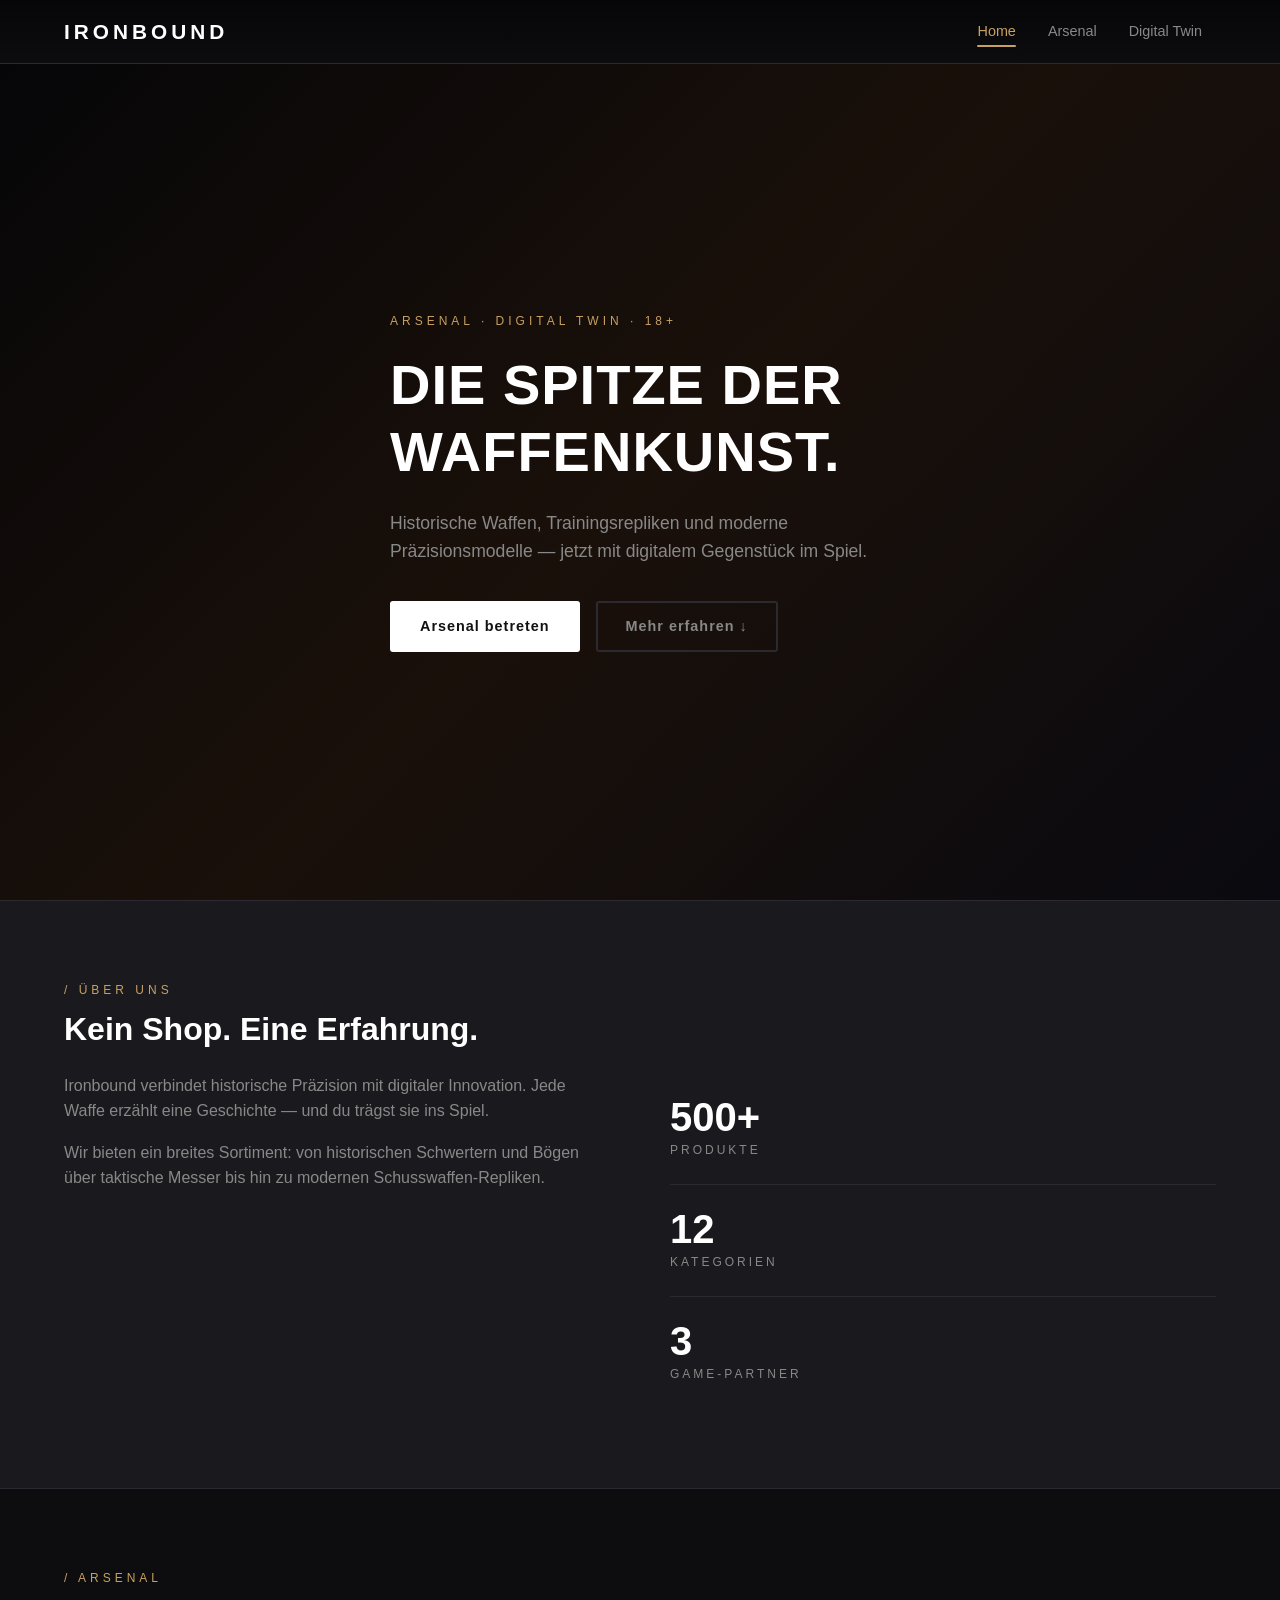
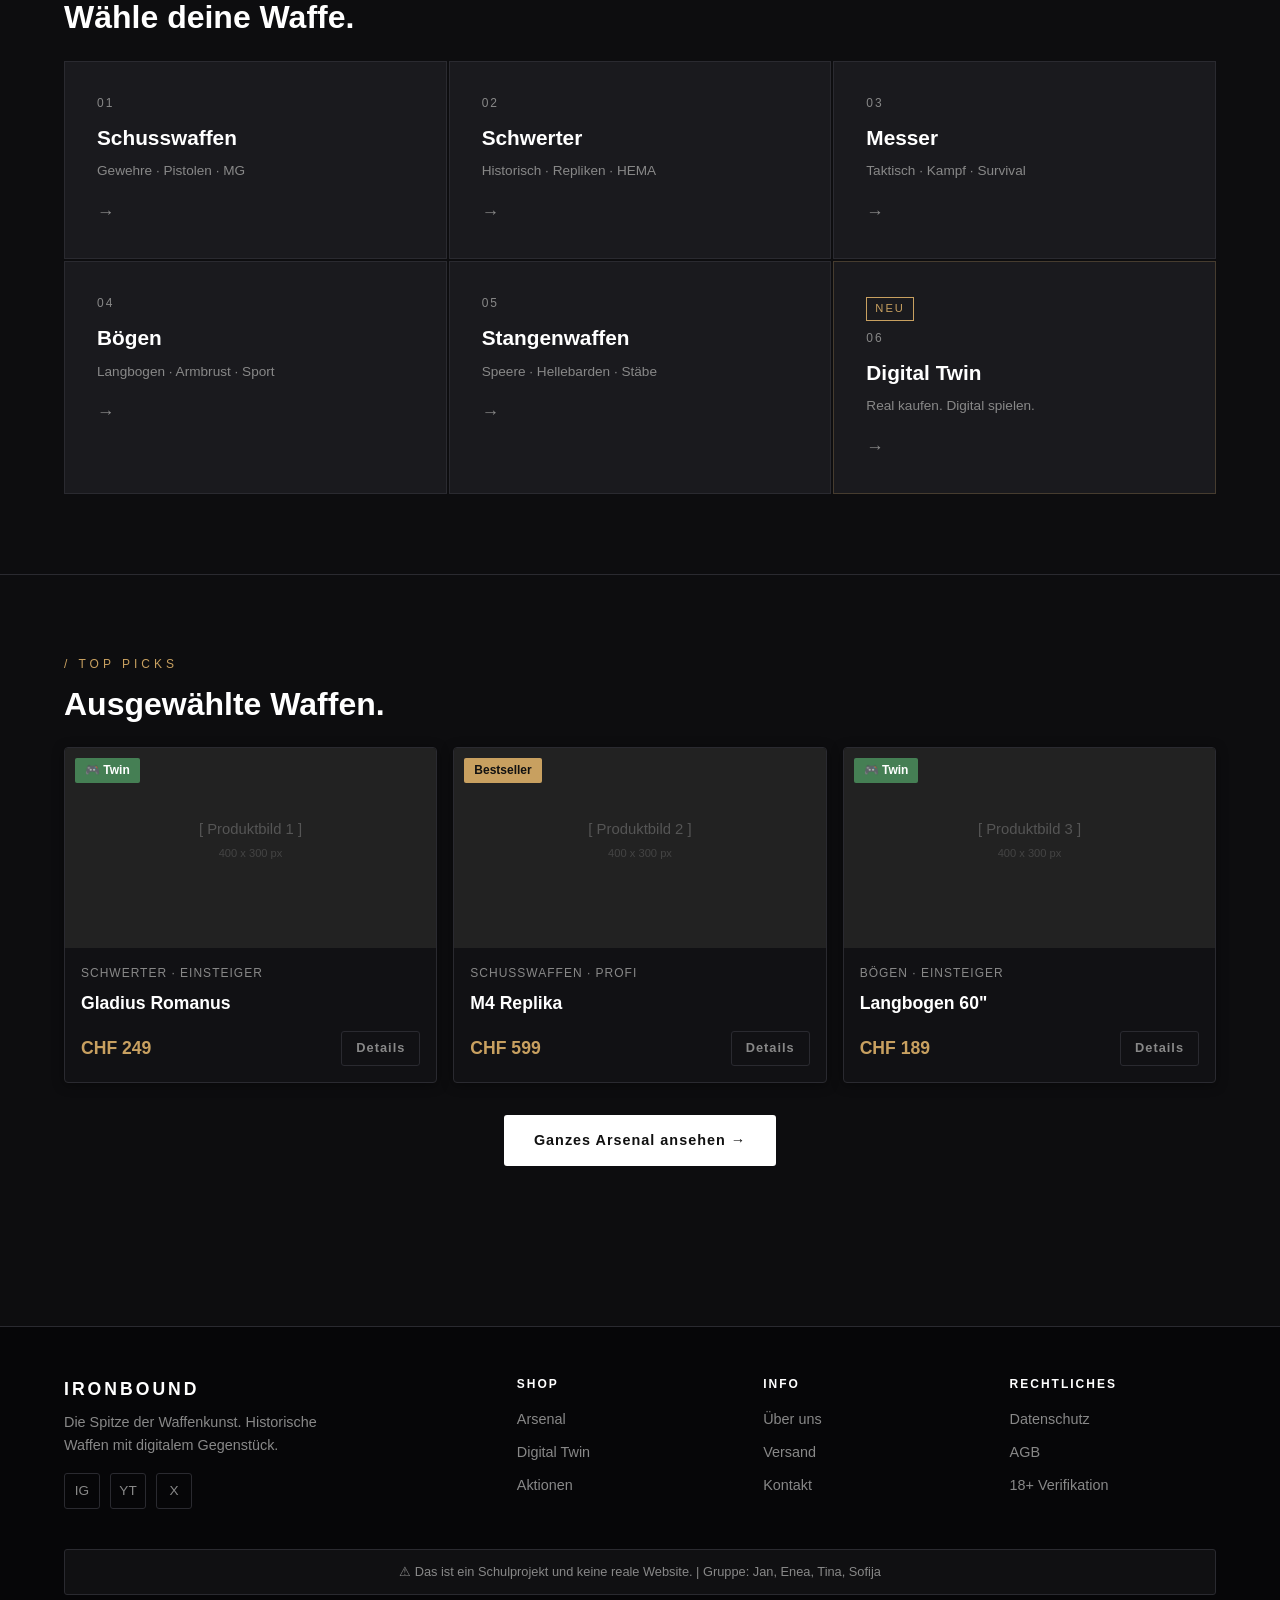
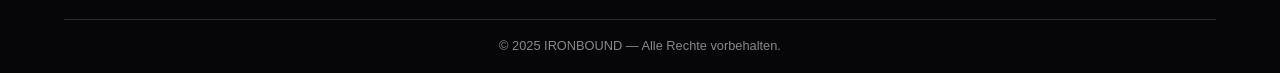
==== commit 22a3c898: "Remove slider, newsletter; fix shop DB fallback; remove Aktionen nav - Slider section and slider.js " ====
--- a/index.html
+++ b/index.html
@@ -368,81 +368,6 @@
 
 
   <!-- ============================================================
-       PROMOTIONEN — BILD-SLIDER
-       Interaktives Element: Klick auf Pfeile/Punkte wechselt Slide.
-       Autoplay: alle 4.5 Sekunden automatisch.
-       JS: slider.js
-  ============================================================ -->
-
-  <section class="promotionen">
-    <div class="container">
-
-      <span class="abschnitt-label">/ Aktionen</span>
-      <h2>Aktuelle Promotionen.</h2>
-
-      <div class="slider">
-      <!-- Container für alle Slides. position:relative damit Pfeile darin positioniert. -->
-
-        <div class="slide aktiv" id="slide-0">
-        <!-- class="aktiv" = display:block (sichtbar). Andere Slides: display:none. -->
-        <!-- id="slide-0" = JS findet diese Slide per getElementById('slide-0'). -->
-
-          <img src="img/promo1-placeholder.svg" alt="Promo 1">
-          <!-- Bild der Slide. filter:brightness(0.55) = abgedunkelt für Text-Lesbarkeit. -->
-
-          <div class="slide-info">
-          <!-- Text-Box über dem Bild. position:absolute unten. Gradient-Hintergrund. -->
-
-            <span class="slide-tag">Limited</span>
-            <!-- Kleines goldenes Label. -->
-
-            <div class="slide-titel">10% auf alle Schwerter</div>
-            <!-- Haupttext der Slide. -->
-
-          </div>
-        </div>
-
-        <div class="slide" id="slide-1">
-        <!-- Kein "aktiv" = display:none = unsichtbar beim Start. -->
-          <img src="img/promo2-placeholder.svg" alt="Promo 2">
-          <div class="slide-info">
-            <span class="slide-tag">Digital</span>
-            <div class="slide-titel">Code inklusive bei jedem Kauf</div>
-          </div>
-        </div>
-
-        <div class="slide" id="slide-2">
-          <img src="img/promo3-placeholder.svg" alt="Promo 3">
-          <div class="slide-info">
-            <span class="slide-tag">Neu</span>
-            <div class="slide-titel">Präzisionsmodelle 2025</div>
-          </div>
-        </div>
-
-        <button class="slider-pfeil slider-links" id="slider-zurueck">&#8592;</button>
-        <!-- Pfeil-Button links. &#8592; = HTML-Entity für ← . id = JS findet ihn. -->
-
-        <button class="slider-pfeil slider-rechts" id="slider-weiter">&#8594;</button>
-        <!-- Pfeil-Button rechts. &#8594; = HTML-Entity für → . -->
-
-        <div class="slider-punkte">
-        <!-- Punkte-Navigation unten mittig. -->
-
-          <button class="punkt aktiv" id="punkt-0"></button>
-          <!-- Erster Punkt aktiv (gold, breiter). id = JS synchronisiert mit Slide. -->
-
-          <button class="punkt" id="punkt-1"></button>
-          <button class="punkt" id="punkt-2"></button>
-
-        </div>
-
-      </div>
-
-    </div>
-  </section>
-
-
-  <!-- ============================================================
        FOOTER
        Identisch auf allen Seiten (index, shop, promotion).
        Disclaimer und Gruppenname laut Anforderung.
@@ -520,9 +445,6 @@
   <script src="js/common.js"></script>
   <!-- Navigation: Hamburger-Menü, Scroll-Schatten, aktiven Link erkennen. -->
 
-  <script src="js/slider.js"></script>
-  <!-- Bild-Slider: Autoplay, Pfeil-Klicks, Punkte-Klicks. -->
-
 </body>
 <!-- Ende des sichtbaren Inhalts. -->
 
--- a/css/index.css
+++ b/css/index.css
@@ -335,123 +335,6 @@
 }
 
 
-/* ── PROMOTIONEN / SLIDER ──────────────────────────────────────
-   ─────────────────────────────────────────────────────────── */
-.promotionen {
-  padding: 80px 0;
-  border-top: 1px solid var(--farbe-rahmen);
-  background-color: var(--farbe-dunkel);
-}
-
-.slider {
-  position: relative;
-  border: 1px solid var(--farbe-rahmen);
-  overflow: hidden;
-  border-radius: 4px;
-  /* Rahmeneffekt: Schatten */
-  box-shadow: var(--schatten);
-}
-
-.slide {
-  display: none;
-  position: relative;
-}
-
-.slide.aktiv {
-  display: block;
-}
-
-.slide img {
-  width: 100%;
-  height: 360px;
-  object-fit: cover;
-  filter: brightness(0.55);
-}
-
-.slide-info {
-  position: absolute;
-  bottom: 0;
-  left: 0;
-  right: 0;
-  padding: 32px;
-  /* Hintergrundeffekt: Gradient (CSS-Anforderung) */
-  background: linear-gradient(transparent, rgba(0, 0, 0, 0.85));
-}
-
-.slide-tag {
-  font-size: 0.7rem;
-  letter-spacing: 3px;
-  color: var(--farbe-gold);
-  display: block;
-  margin-bottom: 8px;
-  text-transform: uppercase;
-}
-
-.slide-titel {
-  font-size: 1.5rem;
-  font-weight: 700;
-  color: var(--farbe-weiss);
-}
-
-.slider-pfeil {
-  position: absolute;
-  top: 50%;
-  transform: translateY(-50%);
-  width: 44px;
-  height: 44px;
-  background-color: rgba(0, 0, 0, 0.6);
-  border: 1px solid var(--farbe-rahmen);
-  color: var(--farbe-weiss);
-  font-size: 1.2rem;
-  cursor: pointer;
-  transition: background-color 0.2s, border-color 0.2s;
-  display: flex;
-  align-items: center;
-  justify-content: center;
-}
-
-.slider-pfeil:hover {
-  background-color: var(--farbe-gold);
-  border-color: var(--farbe-gold);
-  color: #111;
-}
-
-.slider-links { left: 12px; }
-.slider-rechts { right: 12px; }
-
-.slider-punkte {
-  position: absolute;
-  bottom: 16px;
-  left: 50%;
-  transform: translateX(-50%);
-  display: flex;
-  gap: 8px;
-}
-
-.punkt {
-  width: 8px;
-  height: 8px;
-  border-radius: 50%;
-  background-color: rgba(255, 255, 255, 0.4);
-  border: none;
-  cursor: pointer;
-  padding: 0;
-  transition: background-color 0.2s, width 0.3s;
-}
-
-.punkt.aktiv {
-  background-color: var(--farbe-gold);
-  width: 24px;
-  border-radius: 4px;
-}
-
-
-/* ── NEWSLETTER ────────────────────────────────────────────────
-   ─────────────────────────────────────────────────────────── */
-.newsletter {
-  padding: 80px 0;
-  border-top: 1px solid var(--farbe-rahmen);
-}
 
 .form-zeile {
   display: grid;
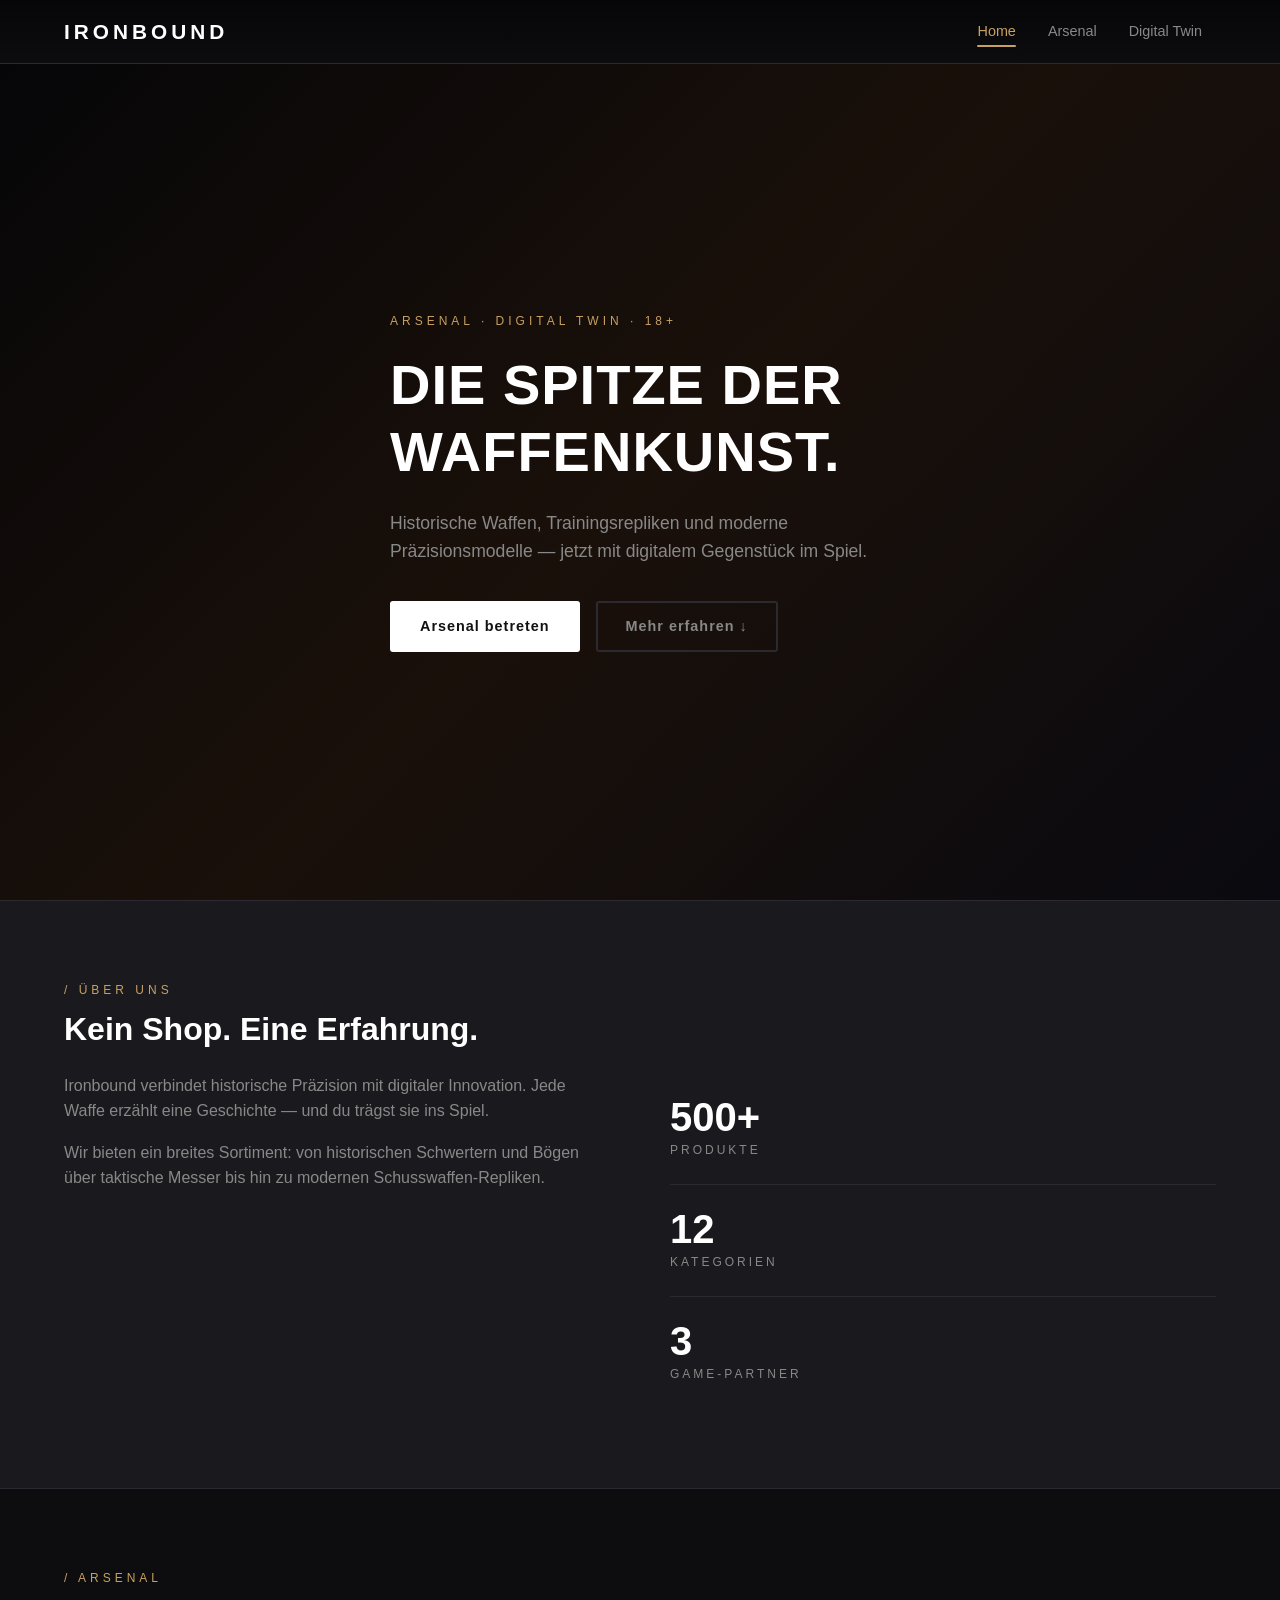
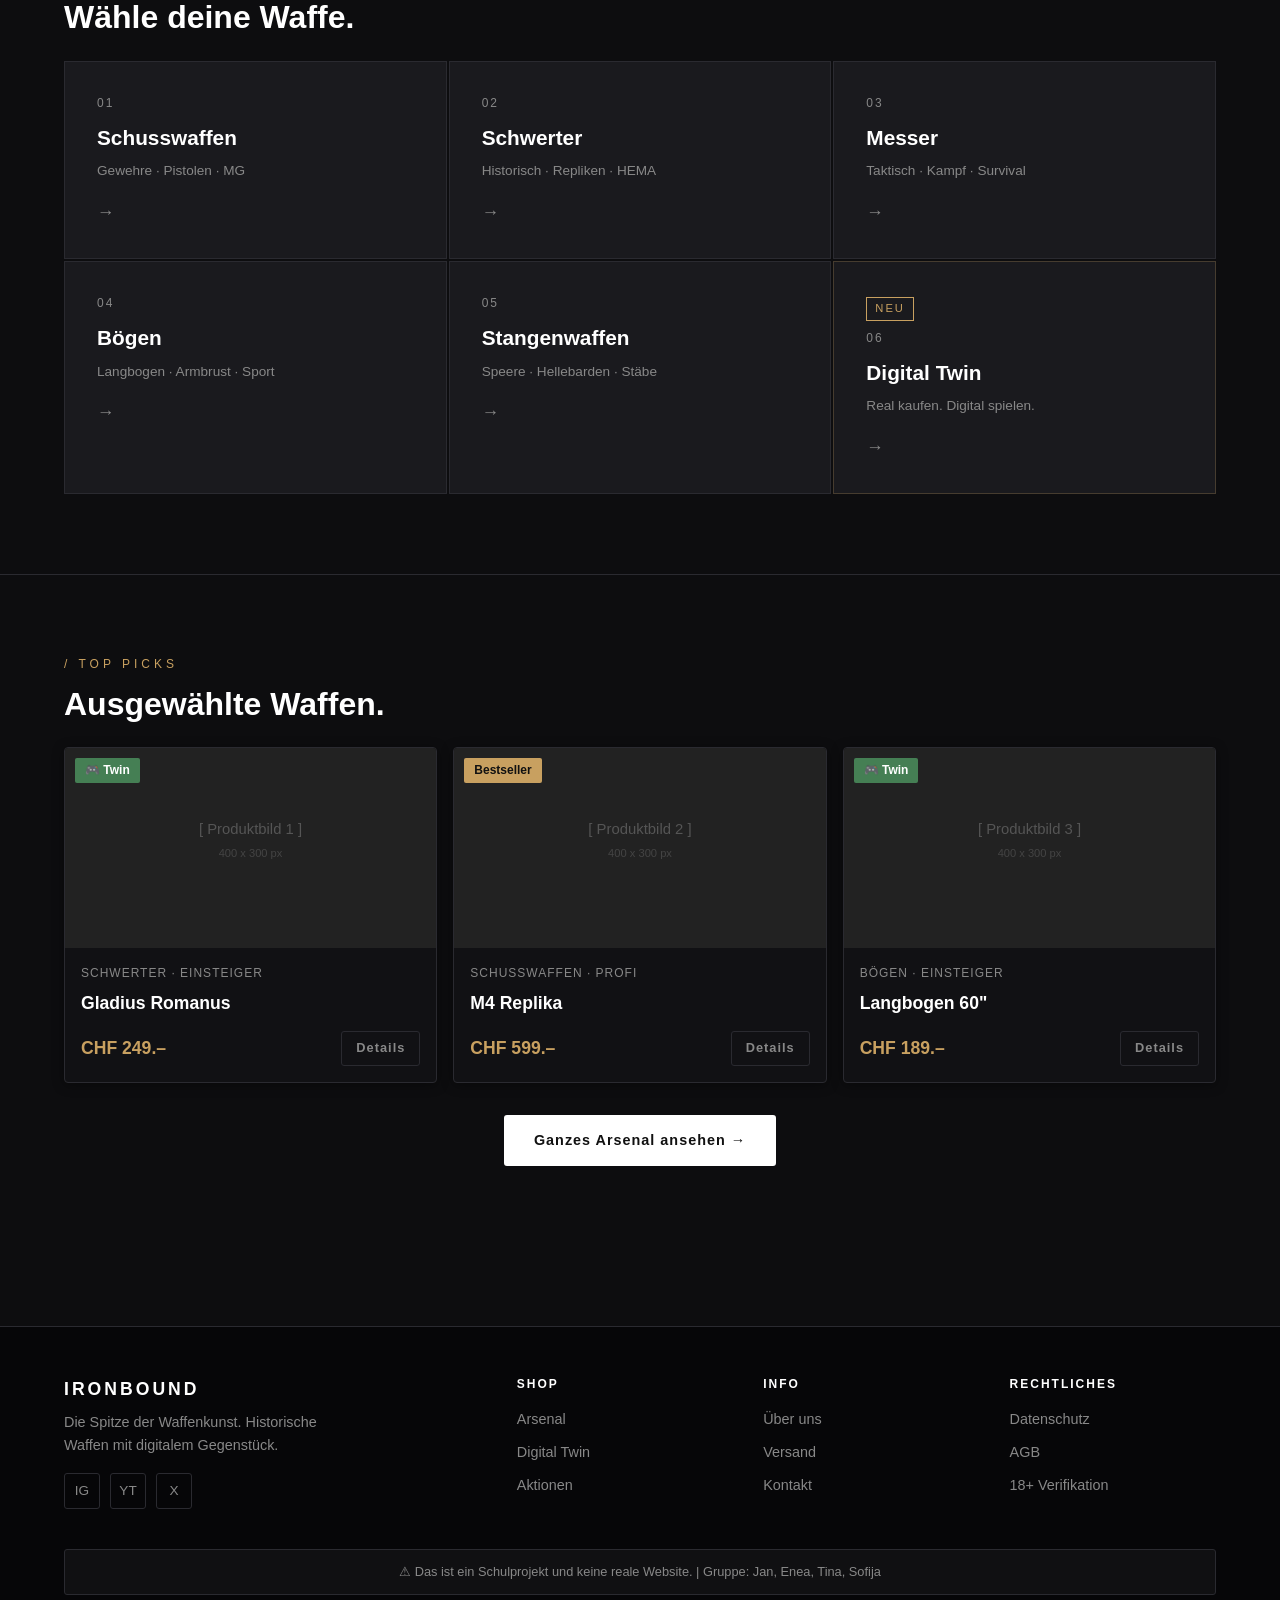
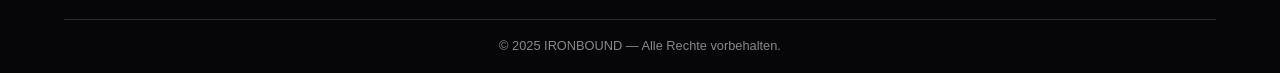
==== commit 8e9ab2fb: "Update JS, PHP, HTML files; remove sensitive DB config and VS Code launch settings; add db-config ex" ====
--- a/index.html
+++ b/index.html
@@ -285,79 +285,8 @@
       <span class="abschnitt-label">/ Top Picks</span>
       <h2>Ausgewählte Waffen.</h2>
 
-      <div class="produkt-raster">
-      <!-- CSS Grid: repeat(3, 1fr) = 3 gleiche Spalten. Auf Mobile: 1 Spalte. -->
-
-        <div class="produktkarte">
-        <!-- Einzelne Produktkarte. Hover: transform: translateY(-4px) = hebt sich. -->
-
-          <div class="produkt-bild">
-          <!-- Bild-Container. overflow:hidden damit Zoom-Effekt nicht rausgeht. -->
-
-            <img src="img/prod1-placeholder.svg" alt="Gladius Romanus">
-            <!-- img = Bild. src = Pfad. alt = Text wenn Bild nicht lädt (Screenreader/SEO). -->
-
-            <span class="digital-badge">🎮 Twin</span>
-            <!-- Badge über dem Bild. position:absolute oben links. -->
-
-          </div>
-
-          <div class="produkt-info">
-          <!-- Bereich unter dem Bild mit Name, Kategorie, Preis. -->
-
-            <div class="produkt-kategorie">Schwerter · Einsteiger</div>
-            <!-- Kleine graue Kategorie-Angabe. -->
-
-            <div class="produkt-name">Gladius Romanus</div>
-            <!-- Produktname in weiss, fett. -->
-
-            <div class="produkt-fuss">
-            <!-- Flexbox: Preis links, Button rechts. -->
-
-              <span class="produkt-preis">CHF 249</span>
-              <!-- Preis in gold. -->
-
-              <a href="shop.html" class="btn btn-klein">Details</a>
-              <!-- Kleiner Outline-Button. -->
-
-            </div>
-          </div>
-        </div>
-
-        <!-- Produktkarte 2 -->
-        <div class="produktkarte">
-          <div class="produkt-bild">
-            <img src="img/prod2-placeholder.svg" alt="M4 Replika">
-            <span class="bestseller-badge">Bestseller</span>
-            <!-- Anderer Badge: gold statt grün. -->
-          </div>
-          <div class="produkt-info">
-            <div class="produkt-kategorie">Schusswaffen · Profi</div>
-            <div class="produkt-name">M4 Replika</div>
-            <div class="produkt-fuss">
-              <span class="produkt-preis">CHF 599</span>
-              <a href="shop.html" class="btn btn-klein">Details</a>
-            </div>
-          </div>
-        </div>
-
-        <!-- Produktkarte 3 -->
-        <div class="produktkarte">
-          <div class="produkt-bild">
-            <img src="img/prod3-placeholder.svg" alt="Langbogen 60 Zoll">
-            <span class="digital-badge">🎮 Twin</span>
-          </div>
-          <div class="produkt-info">
-            <div class="produkt-kategorie">Bögen · Einsteiger</div>
-            <div class="produkt-name">Langbogen 60"</div>
-            <div class="produkt-fuss">
-              <span class="produkt-preis">CHF 189</span>
-              <a href="shop.html" class="btn btn-klein">Details</a>
-            </div>
-          </div>
-        </div>
-
-      </div>
+      <!-- wird durch index.js aus der Datenbank befüllt -->
+      <div class="produkt-raster" id="index-produkt-raster"></div>
 
       <div class="mehr-link">
         <a href="shop.html" class="btn btn-primary">Ganzes Arsenal ansehen →</a>
@@ -392,11 +321,9 @@
           <div class="social-links">
           <!-- Flexbox: drei Icon-Buttons nebeneinander. -->
 
-            <a href="#" class="social-link" title="Instagram">IG</a>
-            <!-- href="#" = Platzhalter, führt nirgends hin. title = Tooltip beim Hover. -->
-
-            <a href="#" class="social-link" title="YouTube">YT</a>
-            <a href="#" class="social-link" title="X / Twitter">X</a>
+            <a href="https://www.instagram.com/reel/DYrQNvUTdOq/?utm_source=ig_web_copy_link&igsh=MzRlODBiNWFlZA==" class="social-link" title="Instagram">IG</a>
+            <a href="https://youtu.be/dQw4w9WgXcQ?si=vUtqieOJpkXjKWvx" class="social-link" title="YouTube">YT</a>
+            <a href="https://x.com/Catsillyness/status/2065087834734592231?s=20" class="social-link" title="X">X</a>
 
           </div>
         </div>
@@ -408,6 +335,7 @@
           <a href="promotion.html">Aktionen</a>
         </div>
 
+        <!-- Interne Links, die als Platzhalter dienen -->
         <div class="footer-spalte">
           <strong>Info</strong>
           <a href="#">Über uns</a>
@@ -442,8 +370,11 @@
   <!-- JS ganz oben = läuft bevor HTML-Elemente existieren = Fehler. -->
   <!-- JS am Ende = alle Elemente existieren bereits. -->
 
-  <script src="js/common.js"></script>
+  <script src="js/common.js" defer></script>
   <!-- Navigation: Hamburger-Menü, Scroll-Schatten, aktiven Link erkennen. -->
+
+  <script src="js/index.js" defer></script>
+  <!-- Lädt Top-3-Produkte dynamisch aus der Datenbank. -->
 
 </body>
 <!-- Ende des sichtbaren Inhalts. -->
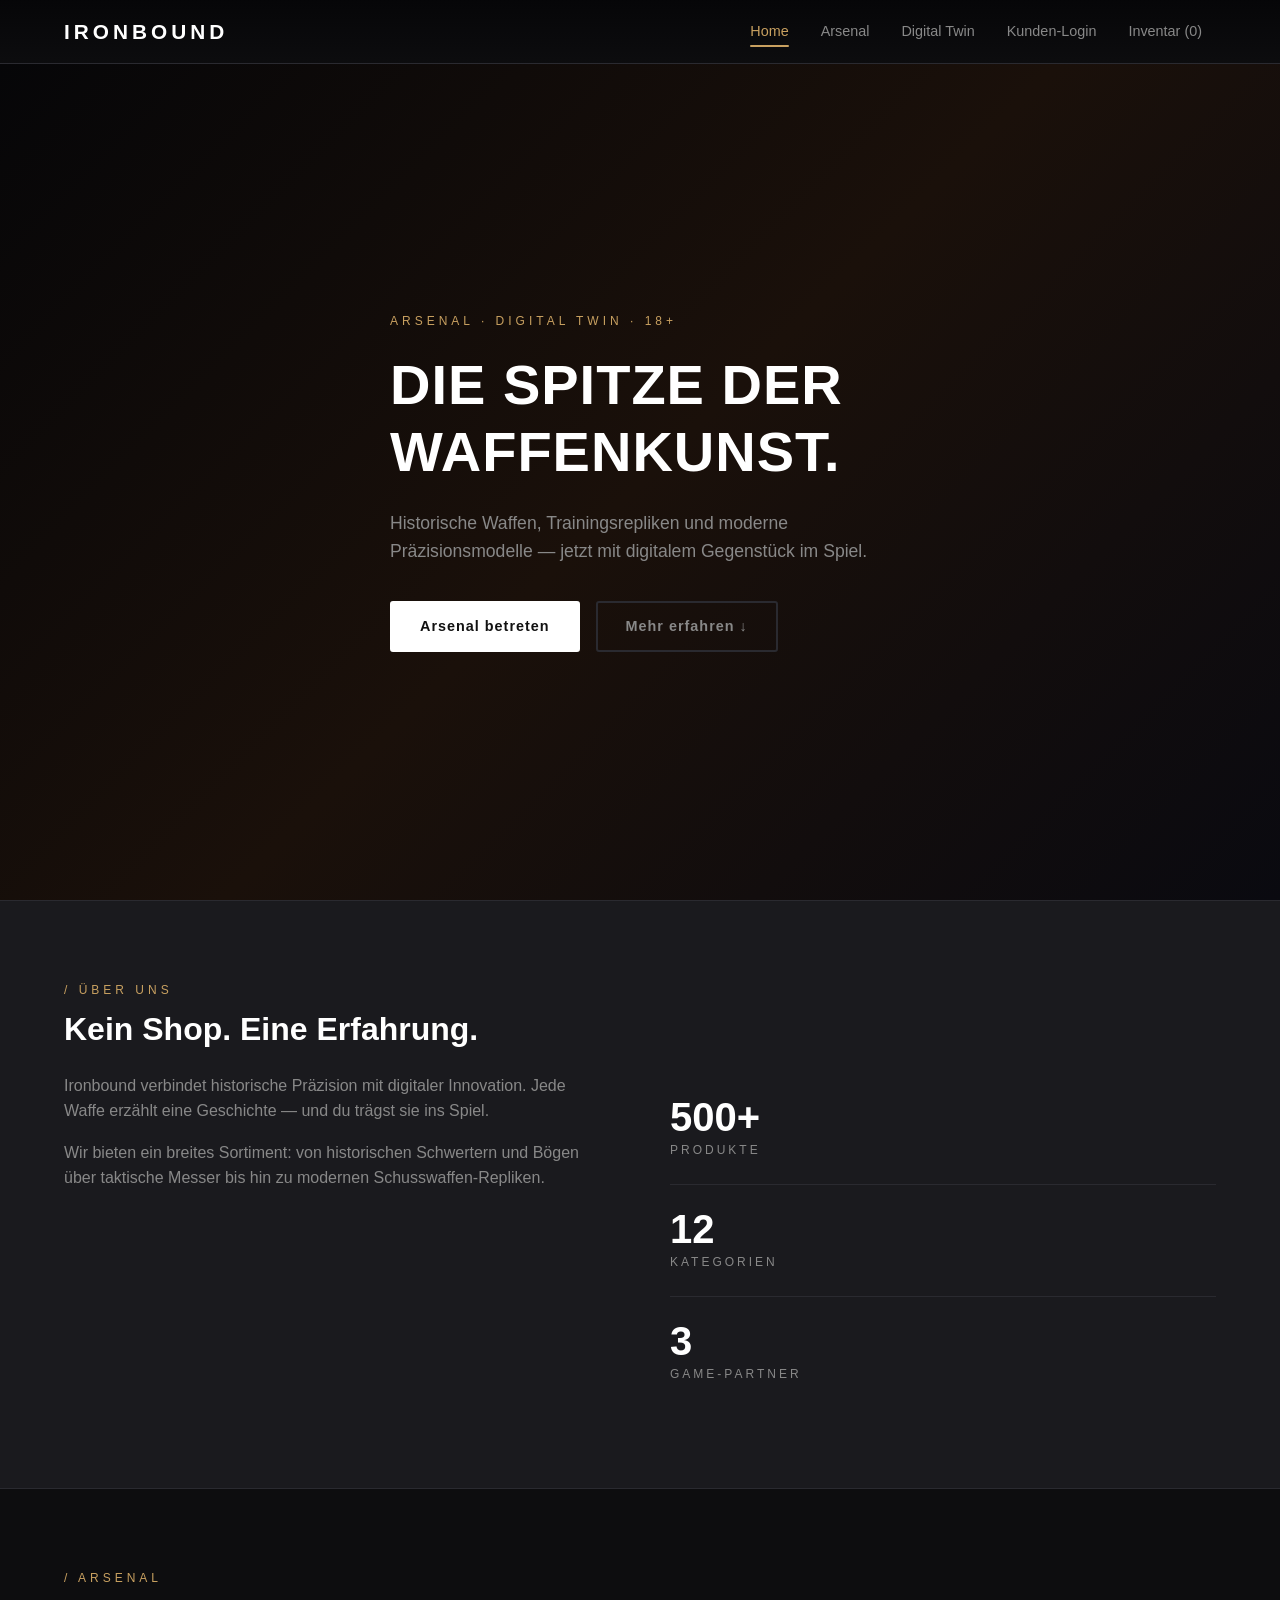
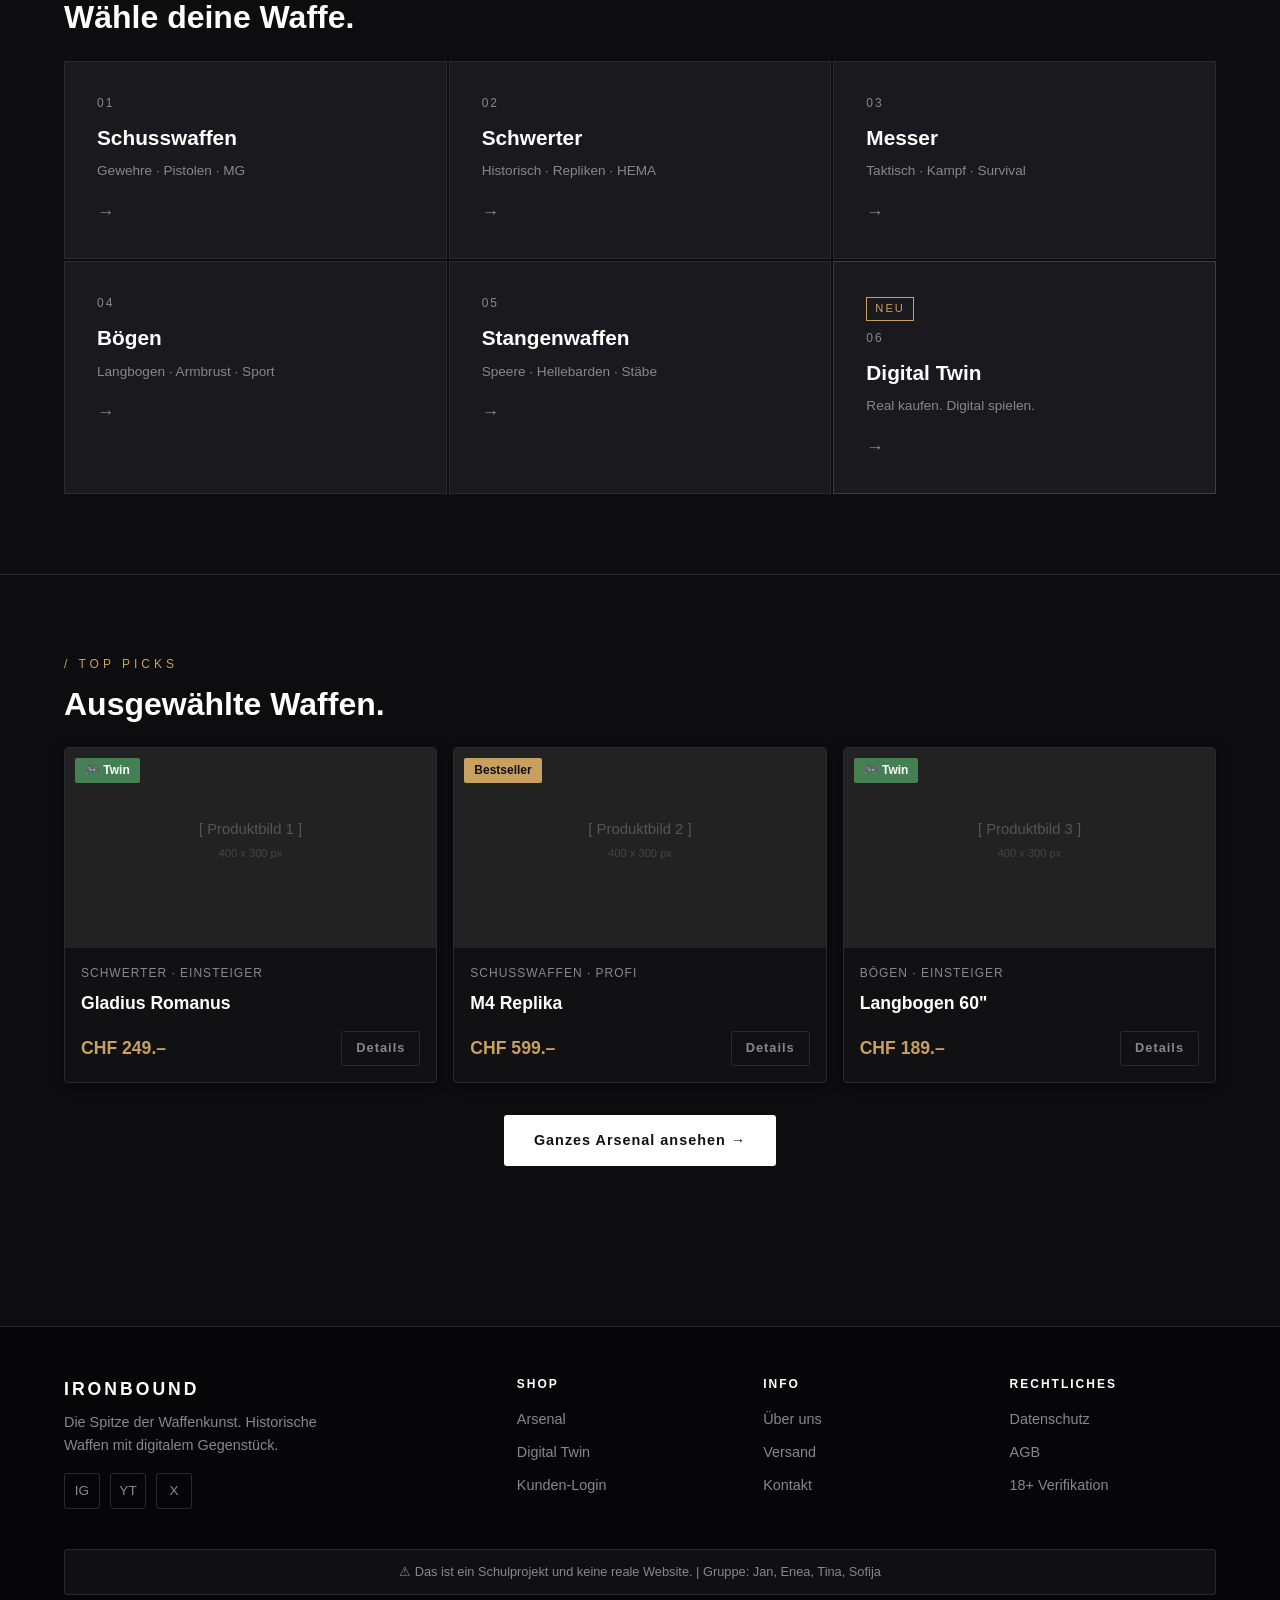
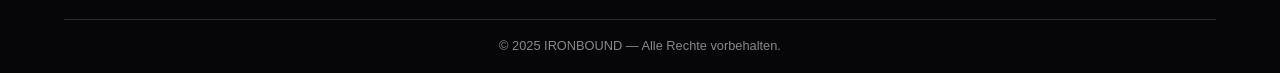
==== commit fa98c21b: "Update JS, PHP, HTML, CSS files; add kunden-login and warenkorb; remove promotion files; remove Eins" ====
--- a/index.html
+++ b/index.html
@@ -53,8 +53,10 @@
         <a href="shop.html" class="nav-link">Arsenal</a>
         <!-- Link zur Shop-Seite. Kein "aktiv" weil wir nicht dort sind. -->
 
-        <a href="promotion.html#digital-twin" class="nav-link">Digital Twin</a>
-        <!-- #digital-twin = Anker-Link. Springt direkt zu id="digital-twin" auf promotion.html. -->
+        <a href="kunden-login.html#digital-twin" class="nav-link">Digital Twin</a>
+        <a href="kunden-login.html" class="nav-link" id="kunden-nav-link">Kunden-Login</a>
+        <a href="#" class="nav-link" id="warenkorb-nav-link">Inventar (<span id="warenkorb-anzahl">0</span>)</a>
+        <!-- #digital-twin = Anker-Link. Springt direkt zu id="digital-twin" auf kunden-login.html. -->
 
       </nav>
 
@@ -254,7 +256,7 @@
           <div class="kachel-pfeil">→</div>
         </a>
 
-        <a href="promotion.html#digital-twin" class="kategorie-kachel kachel-highlight">
+        <a href="kunden-login.html#digital-twin" class="kategorie-kachel kachel-highlight">
         <!-- Zusatzklasse "kachel-highlight" = goldener Rand (spezielle Kachel). -->
 
           <div class="kachel-badge">NEU</div>
@@ -298,7 +300,7 @@
 
   <!-- ============================================================
        FOOTER
-       Identisch auf allen Seiten (index, shop, promotion).
+       Identisch auf allen Seiten (index, shop, kunden-login).
        Disclaimer und Gruppenname laut Anforderung.
   ============================================================ -->
 
@@ -332,7 +334,7 @@
           <strong>Shop</strong>
           <a href="shop.html">Arsenal</a>
           <a href="shop.html?kat=digital">Digital Twin</a>
-          <a href="promotion.html">Aktionen</a>
+          <a href="kunden-login.html">Kunden-Login</a>
         </div>
 
         <!-- Interne Links, die als Platzhalter dienen -->
--- a/css/common.css
+++ b/css/common.css
@@ -1,7 +1,7 @@
 /* ============================================================
    common.css — IRONBOUND
    Gemeinsame Styles für ALLE drei Seiten.
-   Wird auf index.html, shop.html und promotion.html eingebunden.
+   Wird auf index.html, shop.html und kunden-login.html eingebunden.
    Enthält: Reset, Variablen, Header, Navigation, Footer, Buttons,
             Formular-Grundstyles, Spinner.
    ============================================================ */
